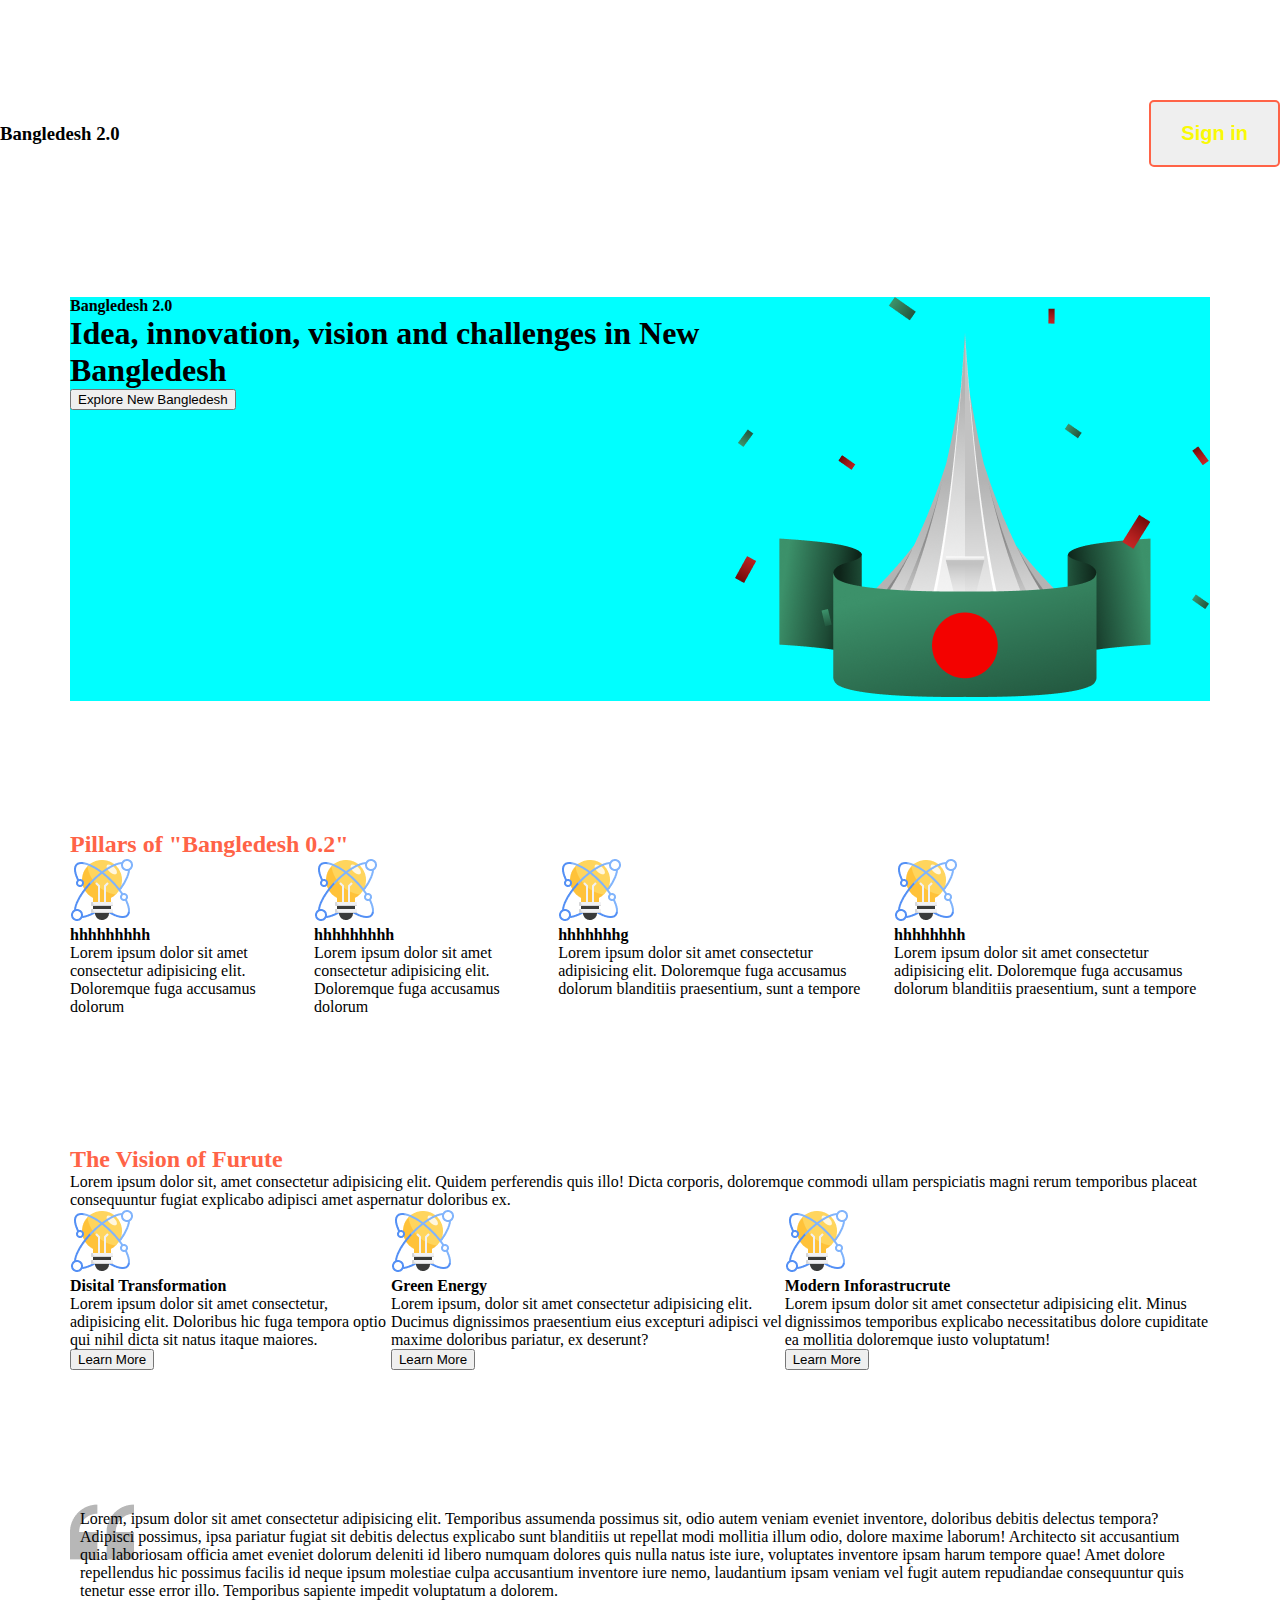
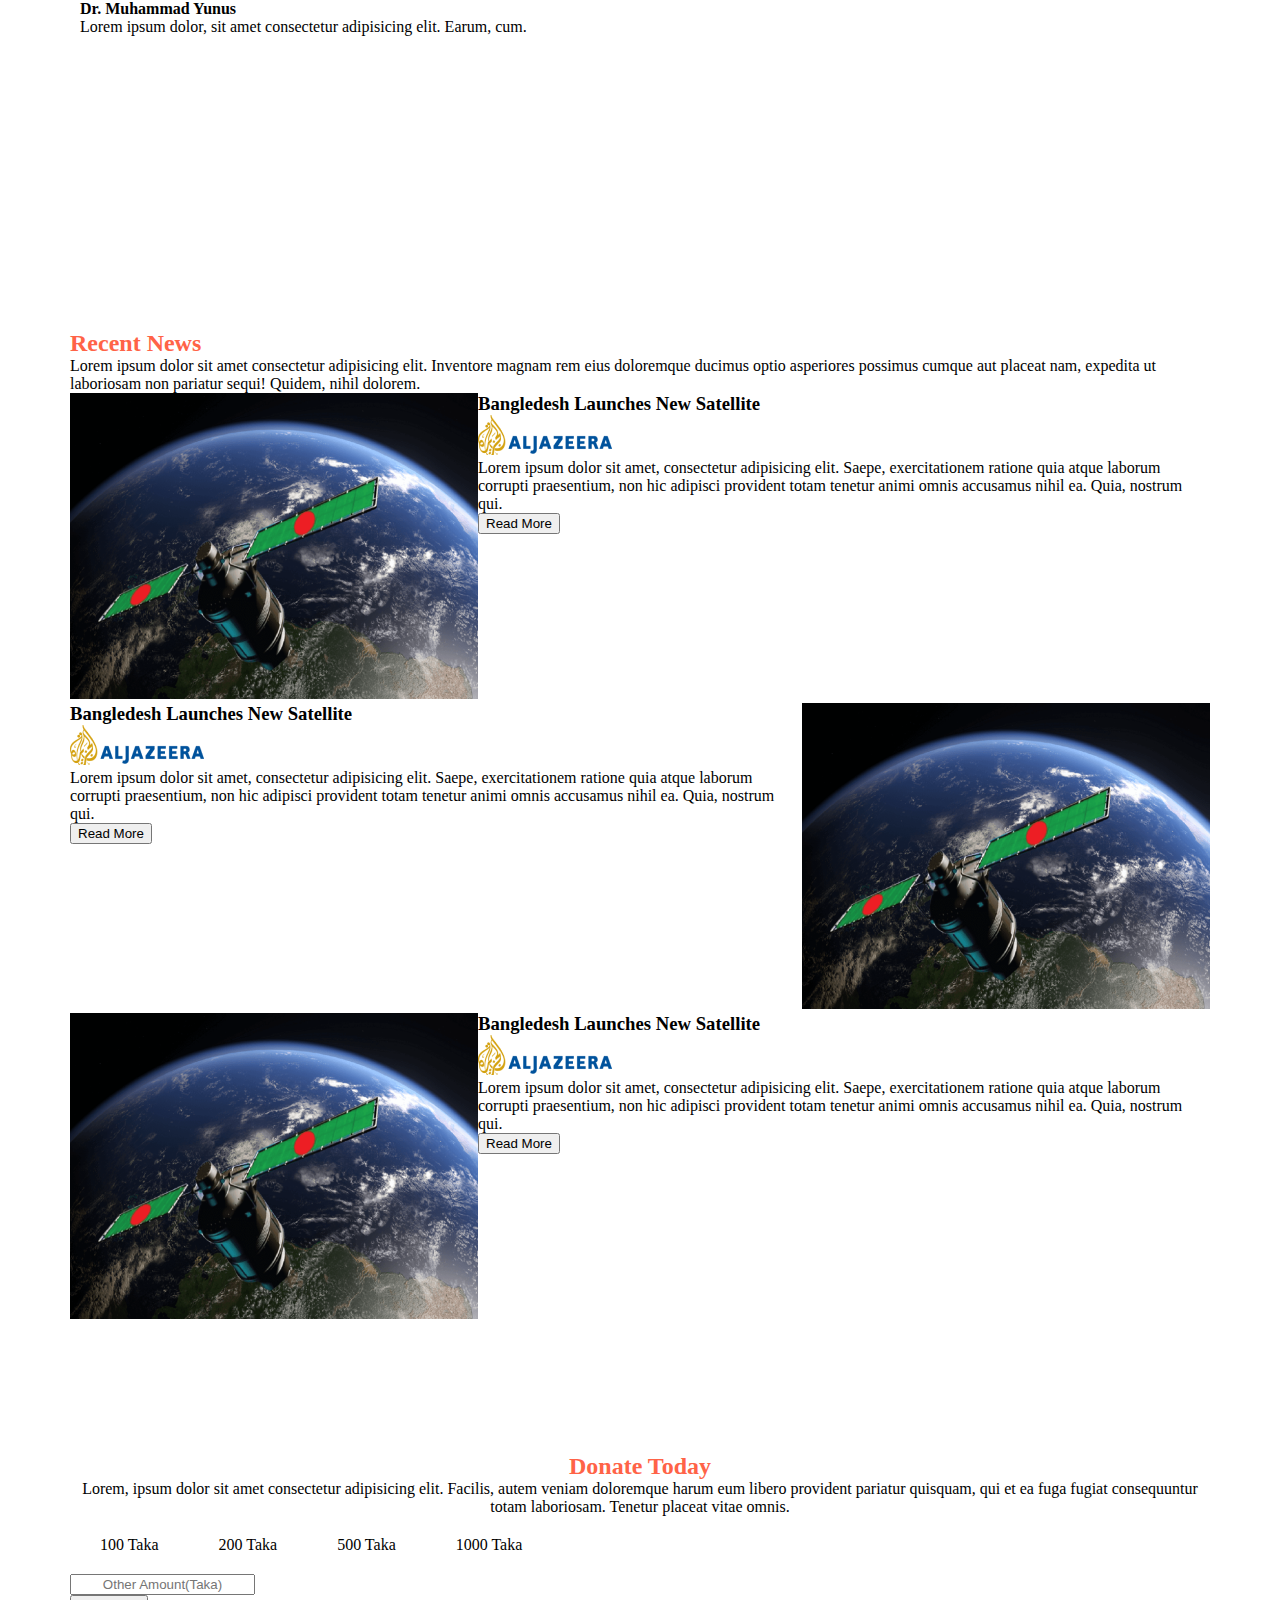
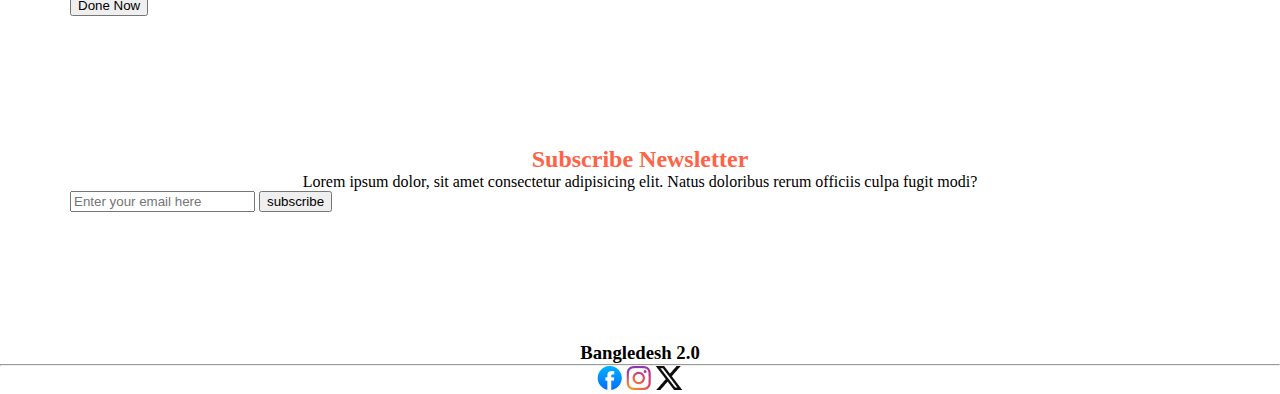
==== index.html @ ec3bfe50 "first commit after electricity available" ====
<!DOCTYPE html>
<html lang="en">
<head>
    <meta charset="UTF-8">
    <meta name="viewport" content="width=device-width, initial-scale=1.0">
    <title>Document</title>
    <link rel="stylesheet" href="styles/styles.css">
</head>
<body>
    <head>
        <nav>
            <h3 class="bd.02">Bangledesh 2.0</h3>
            <button>Sign in</button>
        </nav>

    </head>
    <main>
<!-- Banner Section -->
        <section class="banner">
            <div class="banner-content">
                <div class="banner-column">
                    <h4 class="banner-subtitle">Bangledesh 2.0</h4>
                    <h1 class="banner-title">Idea, innovation, vision and challenges in New Bangledesh</h1>
                    <button class="btn-common">Explore New Bangledesh</button>
                </div>
                <div class="banner-column"> 
                    <img src="assets/hero.png" alt="Shohid minnar" class="banner-img">
                </div>
            </div>
        </section>

<!-- Pillars of BD -->
        <section>
            <h2 class="section-title">Pillars of "Bangledesh 0.2"</h2>
            <div class="pillars-continer">
                <div class="pillar">
                    <img src="assets/card-icon.png" alt="">
                    <h4 class="pillar-title">hhhhhhhhh</h4>
                    <p class="pollar-descrption">Lorem ipsum dolor sit amet consectetur adipisicing elit. Doloremque fuga accusamus dolorum </p>
                </div>
                <div class="pillar">
                    <img src="assets/card-icon.png" alt=""> 
                    <h4 class="pillar-title">hhhhhhhhh</h4>
                    <p class="pollar-descrption">Lorem ipsum dolor sit amet consectetur adipisicing elit. Doloremque fuga accusamus dolorum </p>
                </div>
                <div class="pillar">
                    <img src="assets/card-icon.png" alt="">
                    <h4 class="pillar-title">hhhhhhhg</h4>
                    <p class="pollar-descrption">Lorem ipsum dolor sit amet consectetur adipisicing elit. Doloremque fuga accusamus dolorum blanditiis praesentium, sunt a tempore </p>
                </div>
                <div class="pillar">
                    <img src="assets/card-icon.png" alt="">
                    <h4 class="pillar-title">hhhhhhhh</h4>
                    <p class="pollar-descrption">Lorem ipsum dolor sit amet consectetur adipisicing elit. Doloremque fuga accusamus dolorum blanditiis praesentium, sunt a tempore </p>
                </div>
            </div>
        </section>
<!-- The Vision of Future -->
        <section>
            <h2 class="section-title" >The Vision of Furute</h2>
            <p class="cection-description">Lorem ipsum dolor sit, amet consectetur adipisicing elit. Quidem perferendis quis illo! Dicta corporis, doloremque commodi ullam perspiciatis magni rerum temporibus placeat consequuntur fugiat explicabo adipisci amet aspernatur doloribus ex.</p>
            <div class="vision-container">
                <div class="vision-card">
                    <img src="assets/card-icon.png" alt="">
                    <h4 class="card-title">Disital Transformation</h4>
                    <p class="card-description">Lorem ipsum dolor sit amet consectetur, adipisicing elit. Doloribus hic fuga tempora optio qui nihil dicta sit natus itaque maiores.</p>
                    <button class="vision-card-1">Learn More</button>
                </div>
                <div class="vision-card">
                    <img src="assets/card-icon.png" alt="">
                    <h4 class="card-title">Green Energy</h4>
                    <p class="card-description">Lorem ipsum, dolor sit amet consectetur adipisicing elit. Ducimus dignissimos praesentium eius excepturi adipisci vel maxime doloribus pariatur, ex deserunt?</p>
                    <button class="vision-card-2">Learn More</button>
                </div>
                <div class="vision-card">
                    <img src="assets/card-icon.png" alt="">
                    <h4 class="card-title">Modern Inforastrucrute</h4>
                    <p class="card-description">Lorem ipsum dolor sit amet consectetur adipisicing elit. Minus dignissimos temporibus explicabo necessitatibus dolore cupiditate ea mollitia doloremque iusto voluptatum!</p>
                    <button class="vision-card-3">Learn More</button>
                </div>
            </div>
        </section>
<!-- Quote Of Dr. Yunus -->
        <section class="yunus-comment">
            <p class="yunus-comment-description"> Lorem, ipsum dolor sit amet consectetur adipisicing elit. Temporibus assumenda possimus sit, odio autem veniam eveniet inventore, doloribus debitis delectus tempora? Adipisci possimus, ipsa pariatur fugiat sit debitis delectus explicabo sunt blanditiis ut repellat modi mollitia illum odio, dolore maxime laborum! Architecto sit accusantium quia laboriosam officia amet eveniet dolorum deleniti id libero numquam dolores quis nulla natus iste iure, voluptates inventore ipsam harum tempore quae! Amet dolore repellendus hic possimus facilis id neque ipsum molestiae culpa accusantium inventore iure nemo, laudantium ipsam veniam vel fugit autem repudiandae consequuntur quis tenetur esse error illo. Temporibus sapiente impedit voluptatum a dolorem.</p>
            <h4 class="yunus-comment-title" >Dr. Muhammad Yunus</h4>
            <p class="yunus-comment-description"> Lorem ipsum dolor, sit amet consectetur adipisicing elit. Earum, cum.</p>

        </section>
<!-- Your Opinion Matters -->
        <section class="opinion">
            <table>
                
            </table>
        </section>
<!-- Recent News Section -->
        <section class="recent-news">
            <h2 class="section-title">Recent News</h2>
            <p class="section-discription">Lorem ipsum dolor sit amet consectetur adipisicing elit. Inventore magnam rem eius doloremque ducimus optio asperiores possimus cumque aut placeat nam, expedita ut laboriosam non pariatur sequi! Quidem, nihil dolorem.</p>
            <div class="news">
                    <div class="news-img"><img src="assets/satelite.png" alt=""></div>
                    <div class="news-content">
                        <h3 class="news-title">Bangledesh Launches New Satellite</h3>
                        <img src="assets/al-jazeera.png" alt="">
                        <date></date>
                        <p class="news-article">Lorem ipsum dolor sit amet, consectetur adipisicing elit. Saepe, exercitationem ratione quia atque laborum corrupti praesentium, non hic adipisci provident totam tenetur animi omnis accusamus nihil ea. Quia, nostrum qui.</p>
                        <button class="btn-common">Read More</button>
                    </div>

            </div>
            <div class="news">
                <div class="news-content">
                        <h3 class="news-title">Bangledesh Launches New Satellite</h3>
                        <img src="assets/al-jazeera.png" alt="">
                        <date></date>
                        <p class="news-article">Lorem ipsum dolor sit amet, consectetur adipisicing elit. Saepe, exercitationem ratione quia atque laborum corrupti praesentium, non hic adipisci provident totam tenetur animi omnis accusamus nihil ea. Quia, nostrum qui.</p>
                        <button class="btn-common">Read More</button>
                </div>
                <div class="news-img">
                    <img src="assets/satelite.png"alt="">
                </div>
            </div>
            <div class="news">
                 <div class="news-img"><img src="assets/satelite.png" alt=""></div>
                <div class="news-content">
                        <h3 class="news-title">Bangledesh Launches New Satellite</h3>
                        <img src="assets/al-jazeera.png" alt="">
                        <date></date>
                        <p class="news-article">Lorem ipsum dolor sit amet, consectetur adipisicing elit. Saepe, exercitationem ratione quia atque laborum corrupti praesentium, non hic adipisci provident totam tenetur animi omnis accusamus nihil ea. Quia, nostrum qui.</p>
                        <button class="btn-common">Read More</button>
                 </div>
            </div>
        </section>
<!-- Donate Today Section -->
        <section class="donate-today">
            <h2 class="section-title text-aline-center">Donate Today</h2>
            <p class="section-discription text-aline-center">Lorem, ipsum dolor sit amet consectetur adipisicing elit. Facilis, autem veniam doloremque harum eum libero provident pariatur quisquam, qui et ea fuga fugiat consequuntur totam laboriosam. Tenetur placeat vitae omnis.</p>
            <div class="donation-amount-boxs">
                <div class="amount-box">
                    <p class="amount-taka">100 Taka</p>
                </div>
                <div class="amount-box">
                    <p class="amount-taka">200 Taka</p>
                </div>
                <div class="amount-box">
                    <p class="amount-taka">500 Taka</p>
                </div>
                <div class="amount-box">
                    <p class="amount-taka">1000 Taka</p>
                </div>
            </div>
            <form action="">
                <input class="text-aline-center " type="text" placeholder="Other Amount(Taka)" >
            </form>
            <button class="btn-common text-aline-center">Done Now</button>
        </section>
<!-- Subscribe Newsletter -->
        <section class="subscribe-newsletter">
            <h2 class="section-title text-aline-center">Subscribe Newsletter</h2>
            <p class="section-discription text-aline-center">Lorem ipsum dolor, sit amet consectetur adipisicing elit. Natus doloribus rerum officiis culpa fugit modi?</p>
            <div class="subscribe-input">
                <form action="">
                    <input class="subscribe-email" type="email" placeholder="Enter your email here">
                    <input type="button" value="subscribe" class="subscribe-btn">
                </form>
            </div>
            <p class="text-aline-center section-discription"></p>
        </section>


    </main>
    <footer>
        <h3 class="bd.02 text-aline-center">Bangledesh 2.0</h3>
        <hr>
        <div class="text-aline-center">
            <img src="assets/facebook.png" alt="facebook">
            <img src="assets/instagram.png" alt="instagram">
            <img src="assets/x.png" alt="x">
        </div>

    </footer>
</body>
</html>
---- styles/styles.css ----
/* .btn-primary{
    background-color: #FD6E0A;
    padding: 20px 37px;
 
    font-size: 20px;
    font-weight: bold;
    color: white;
    border-radius: 5px;
   
    border: none;
} */

/* common Styles */
*{
    margin: 0%;
}
.text-aline-center{
    text-align: center;
}
.section-title{
    font-size: ;
    color: tomato;
    font-weight: bold;
}
.section-description{
    font-size: ;
    color: tomato;
    
}

/* Nav Styles */
nav{
    display: flex;
    justify-content: space-between;
    margin-top: 100px;
    align-items: center;
}
nav button{
    padding: 20px 30px;
    font-size: 20px;
    font-weight: bold;
    color: rgb(250, 250, 5);
    border-radius: 5px;
    border: solid 2px tomato;
}
/* Main Styles */
main{
    margin: 0 auto;
    width: 1140px;
}
main section{
    margin-top: 130px;
    margin-bottom: 130px;
}



/* Banner Styles */
.banner{
    background-color: aqua;
    /* width: 1140px; */
    border-radius: ;
}
.banner-content{
    display: flex;
}

.banner-content img{
    align-items: center;
}
/* Pillars Card Styles */
.pillars-continer{
    display: flex;
    gap: 20px;
    justify-content: space-between;
}

/* The vision of Future */
.vision-container{
    display: flex;
}

/* Dr. Muhammad Yunus Comment */
.yunus-comment{
    background-image: url(../assets/quote-bg.png);
    background-position: top left;
    height: 150px;
    background-repeat: no-repeat ;
    padding: 10px;
}
/* Recent News */
.news{
    display: flex;
}
/* Donate Today  */
.donation-amount-boxs{
    display: flex;
    /* padding: 20px 30px; */
}
.amount-box{
    padding: 20px 30px;
}
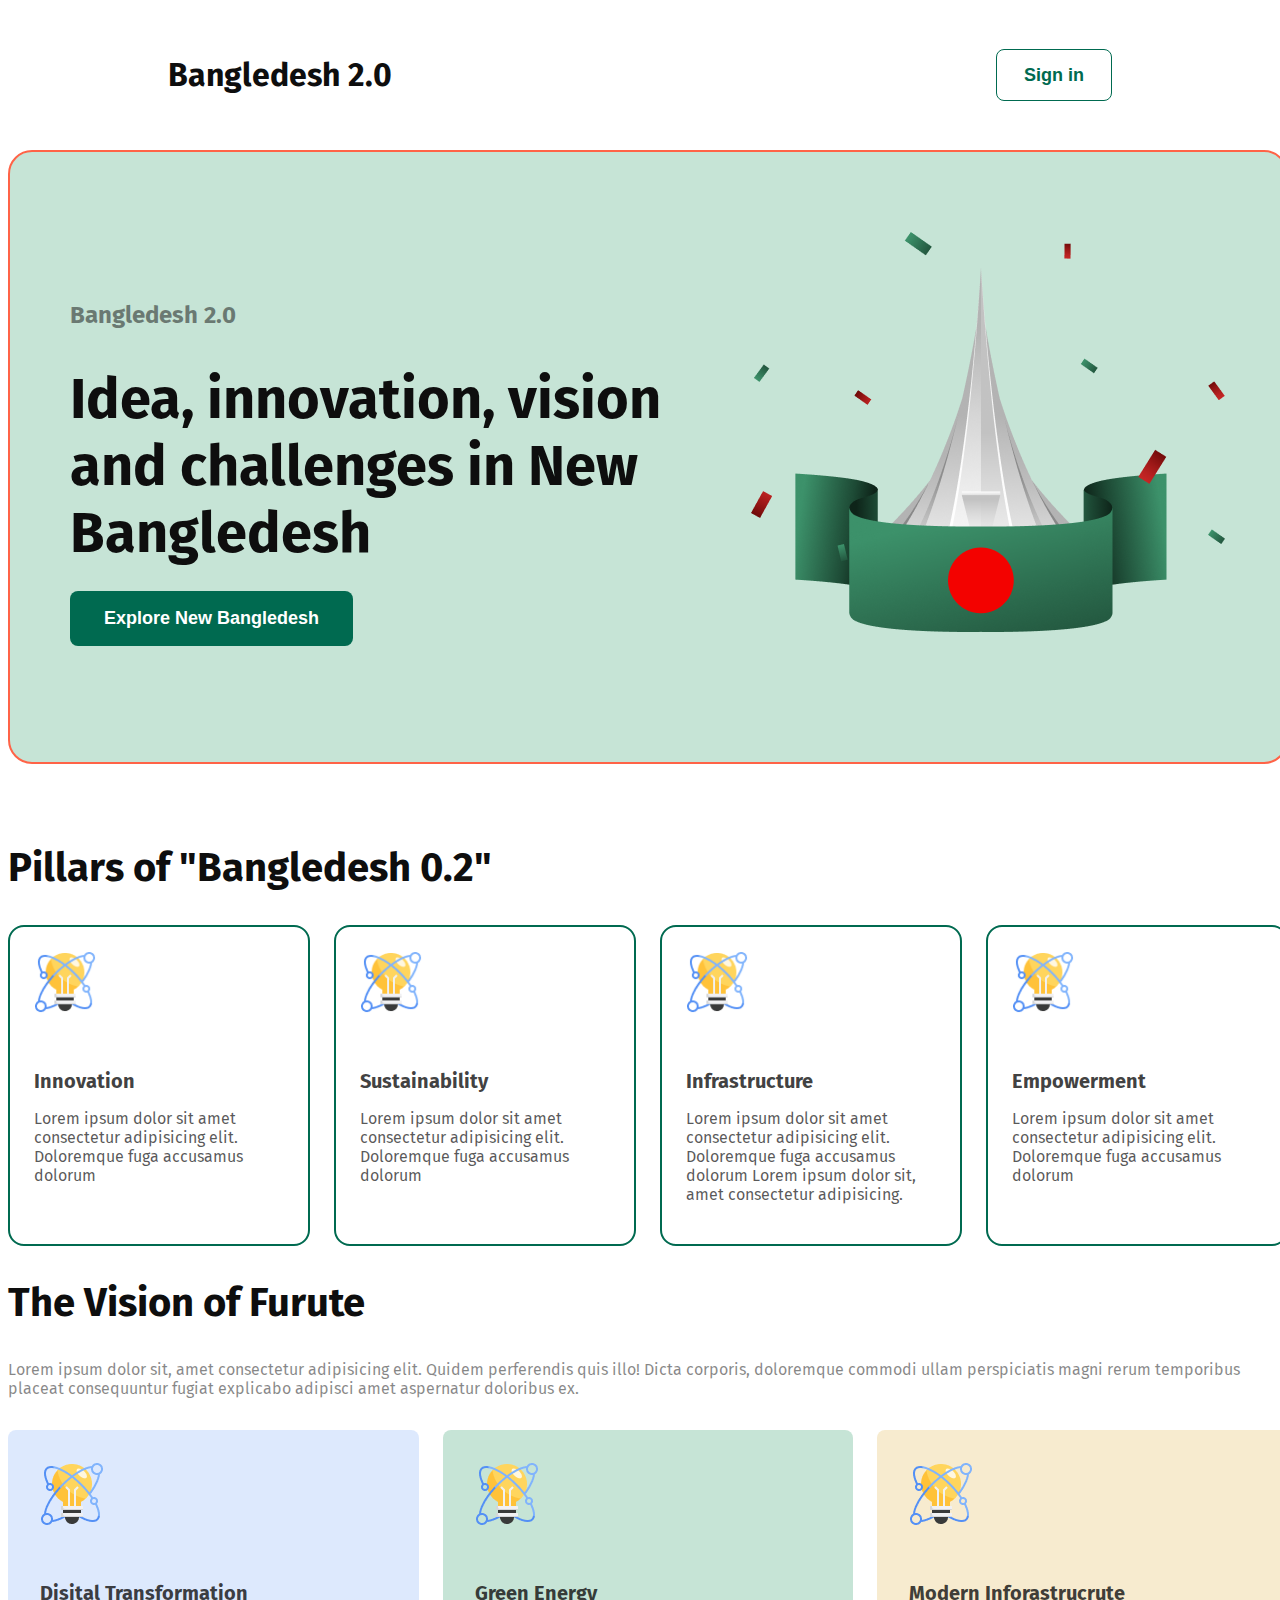
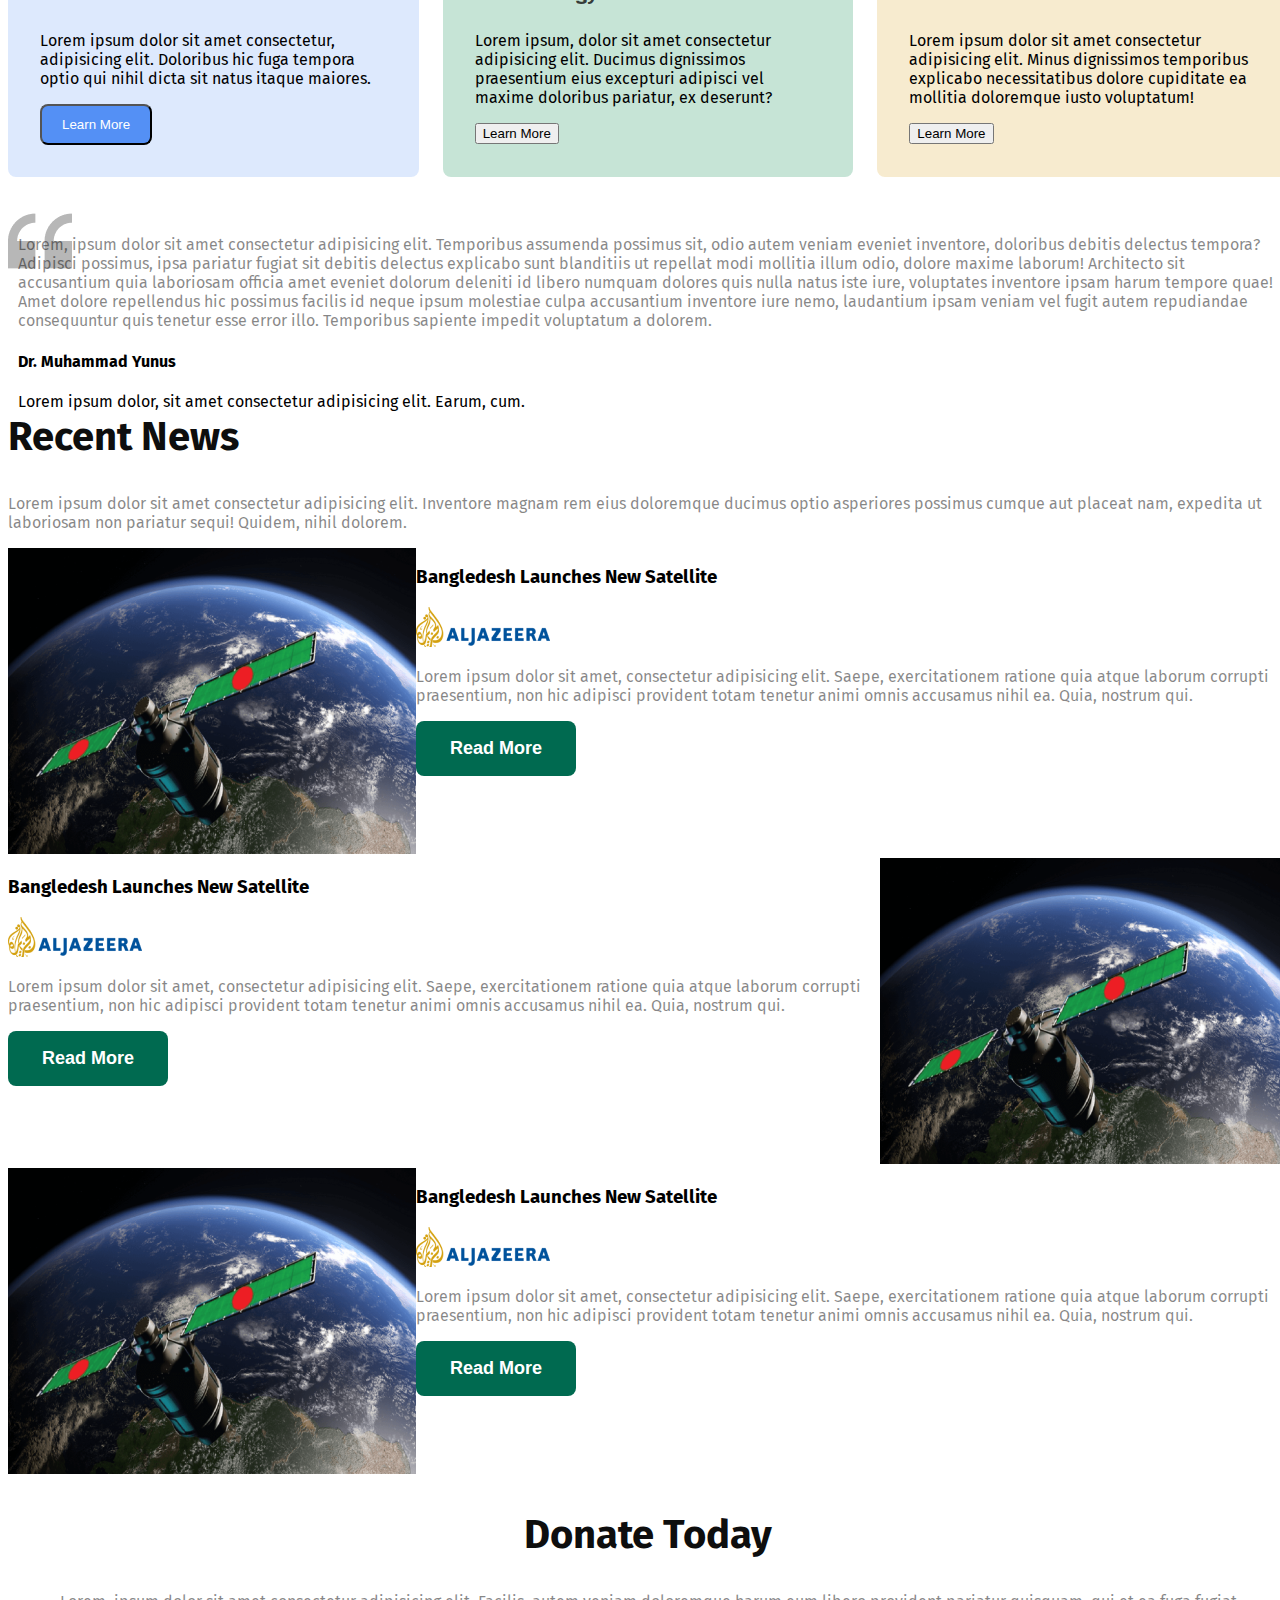
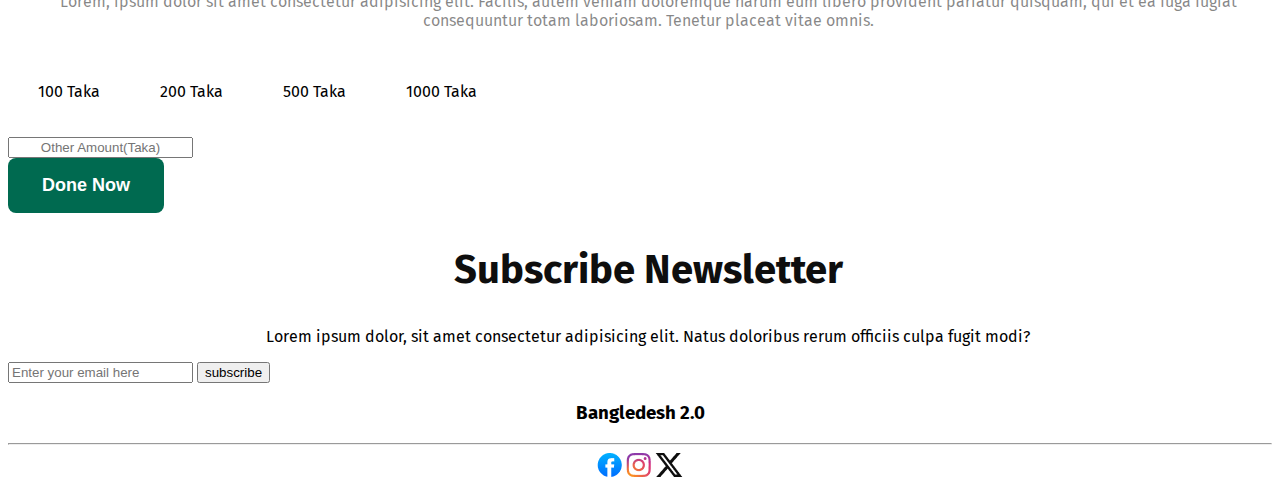
==== commit 2ade001f: "added css on Hero section and vision cards" ====
--- a/index.html
+++ b/index.html
@@ -9,16 +9,16 @@
 <body>
     <head>
         <nav>
-            <h3 class="bd.02">Bangledesh 2.0</h3>
+            <h3 class="bd-02">Bangledesh 2.0</h3>
             <button>Sign in</button>
         </nav>
 
     </head>
     <main>
 <!-- Banner Section -->
-        <section class="banner">
+        <section class="banner " >
             <div class="banner-content">
-                <div class="banner-column">
+                <div class="banner-column content-column">
                     <h4 class="banner-subtitle">Bangledesh 2.0</h4>
                     <h1 class="banner-title">Idea, innovation, vision and challenges in New Bangledesh</h1>
                     <button class="btn-common">Explore New Bangledesh</button>
@@ -30,49 +30,52 @@
         </section>
 
 <!-- Pillars of BD -->
-        <section>
+        <section class="pillar-section">
             <h2 class="section-title">Pillars of "Bangledesh 0.2"</h2>
             <div class="pillars-continer">
                 <div class="pillar">
                     <img src="assets/card-icon.png" alt="">
-                    <h4 class="pillar-title">hhhhhhhhh</h4>
-                    <p class="pollar-descrption">Lorem ipsum dolor sit amet consectetur adipisicing elit. Doloremque fuga accusamus dolorum </p>
-                </div>
-                <div class="pillar">
-                    <img src="assets/card-icon.png" alt=""> 
-                    <h4 class="pillar-title">hhhhhhhhh</h4>
+                    <h4 class="pillar-title">Innovation</h4>
                     <p class="pollar-descrption">Lorem ipsum dolor sit amet consectetur adipisicing elit. Doloremque fuga accusamus dolorum </p>
                 </div>
                 <div class="pillar">
                     <img src="assets/card-icon.png" alt="">
-                    <h4 class="pillar-title">hhhhhhhg</h4>
-                    <p class="pollar-descrption">Lorem ipsum dolor sit amet consectetur adipisicing elit. Doloremque fuga accusamus dolorum blanditiis praesentium, sunt a tempore </p>
+                    <h4 class="pillar-title">Sustainability</h4>
+                    <p class="pollar-descrption">Lorem ipsum dolor sit amet consectetur adipisicing elit. Doloremque fuga accusamus dolorum </p>
                 </div>
                 <div class="pillar">
                     <img src="assets/card-icon.png" alt="">
-                    <h4 class="pillar-title">hhhhhhhh</h4>
-                    <p class="pollar-descrption">Lorem ipsum dolor sit amet consectetur adipisicing elit. Doloremque fuga accusamus dolorum blanditiis praesentium, sunt a tempore </p>
+                    <h4 class="pillar-title">Infrastructure</h4>
+                    <p class="pollar-descrption">Lorem ipsum dolor sit amet consectetur adipisicing elit. Doloremque fuga accusamus dolorum Lorem ipsum dolor sit, amet consectetur adipisicing.</p>
                 </div>
+                <div class="pillar">
+                    <img src="assets/card-icon.png" alt="">
+                    <h4 class="pillar-title">Empowerment</h4>
+                    <p class="pollar-descrption">Lorem ipsum dolor sit amet consectetur adipisicing elit. Doloremque fuga accusamus dolorum </p>
+                </div>
+                
             </div>
         </section>
 <!-- The Vision of Future -->
         <section>
-            <h2 class="section-title" >The Vision of Furute</h2>
-            <p class="cection-description">Lorem ipsum dolor sit, amet consectetur adipisicing elit. Quidem perferendis quis illo! Dicta corporis, doloremque commodi ullam perspiciatis magni rerum temporibus placeat consequuntur fugiat explicabo adipisci amet aspernatur doloribus ex.</p>
+            <h2 class="section-title " >The Vision of Furute</h2>
+            <p class="section-description vision-sub">
+                Lorem ipsum dolor sit, amet consectetur adipisicing elit. Quidem perferendis quis illo! Dicta corporis, doloremque commodi ullam perspiciatis magni rerum temporibus placeat consequuntur fugiat explicabo adipisci amet aspernatur doloribus ex.
+            </p>
             <div class="vision-container">
-                <div class="vision-card">
+                <div class="vision-card card-1">
                     <img src="assets/card-icon.png" alt="">
                     <h4 class="card-title">Disital Transformation</h4>
                     <p class="card-description">Lorem ipsum dolor sit amet consectetur, adipisicing elit. Doloribus hic fuga tempora optio qui nihil dicta sit natus itaque maiores.</p>
                     <button class="vision-card-1">Learn More</button>
                 </div>
-                <div class="vision-card">
+                <div class="vision-card card-2">
                     <img src="assets/card-icon.png" alt="">
                     <h4 class="card-title">Green Energy</h4>
                     <p class="card-description">Lorem ipsum, dolor sit amet consectetur adipisicing elit. Ducimus dignissimos praesentium eius excepturi adipisci vel maxime doloribus pariatur, ex deserunt?</p>
                     <button class="vision-card-2">Learn More</button>
                 </div>
-                <div class="vision-card">
+                <div class="vision-card card-3">
                     <img src="assets/card-icon.png" alt="">
                     <h4 class="card-title">Modern Inforastrucrute</h4>
                     <p class="card-description">Lorem ipsum dolor sit amet consectetur adipisicing elit. Minus dignissimos temporibus explicabo necessitatibus dolore cupiditate ea mollitia doloremque iusto voluptatum!</p>
@@ -82,7 +85,7 @@
         </section>
 <!-- Quote Of Dr. Yunus -->
         <section class="yunus-comment">
-            <p class="yunus-comment-description"> Lorem, ipsum dolor sit amet consectetur adipisicing elit. Temporibus assumenda possimus sit, odio autem veniam eveniet inventore, doloribus debitis delectus tempora? Adipisci possimus, ipsa pariatur fugiat sit debitis delectus explicabo sunt blanditiis ut repellat modi mollitia illum odio, dolore maxime laborum! Architecto sit accusantium quia laboriosam officia amet eveniet dolorum deleniti id libero numquam dolores quis nulla natus iste iure, voluptates inventore ipsam harum tempore quae! Amet dolore repellendus hic possimus facilis id neque ipsum molestiae culpa accusantium inventore iure nemo, laudantium ipsam veniam vel fugit autem repudiandae consequuntur quis tenetur esse error illo. Temporibus sapiente impedit voluptatum a dolorem.</p>
+            <p class="section-description"> Lorem, ipsum dolor sit amet consectetur adipisicing elit. Temporibus assumenda possimus sit, odio autem veniam eveniet inventore, doloribus debitis delectus tempora? Adipisci possimus, ipsa pariatur fugiat sit debitis delectus explicabo sunt blanditiis ut repellat modi mollitia illum odio, dolore maxime laborum! Architecto sit accusantium quia laboriosam officia amet eveniet dolorum deleniti id libero numquam dolores quis nulla natus iste iure, voluptates inventore ipsam harum tempore quae! Amet dolore repellendus hic possimus facilis id neque ipsum molestiae culpa accusantium inventore iure nemo, laudantium ipsam veniam vel fugit autem repudiandae consequuntur quis tenetur esse error illo. Temporibus sapiente impedit voluptatum a dolorem.</p>
             <h4 class="yunus-comment-title" >Dr. Muhammad Yunus</h4>
             <p class="yunus-comment-description"> Lorem ipsum dolor, sit amet consectetur adipisicing elit. Earum, cum.</p>
 
@@ -96,14 +99,14 @@
 <!-- Recent News Section -->
         <section class="recent-news">
             <h2 class="section-title">Recent News</h2>
-            <p class="section-discription">Lorem ipsum dolor sit amet consectetur adipisicing elit. Inventore magnam rem eius doloremque ducimus optio asperiores possimus cumque aut placeat nam, expedita ut laboriosam non pariatur sequi! Quidem, nihil dolorem.</p>
+            <p class="section-description">Lorem ipsum dolor sit amet consectetur adipisicing elit. Inventore magnam rem eius doloremque ducimus optio asperiores possimus cumque aut placeat nam, expedita ut laboriosam non pariatur sequi! Quidem, nihil dolorem.</p>
             <div class="news">
                     <div class="news-img"><img src="assets/satelite.png" alt=""></div>
                     <div class="news-content">
                         <h3 class="news-title">Bangledesh Launches New Satellite</h3>
                         <img src="assets/al-jazeera.png" alt="">
                         <date></date>
-                        <p class="news-article">Lorem ipsum dolor sit amet, consectetur adipisicing elit. Saepe, exercitationem ratione quia atque laborum corrupti praesentium, non hic adipisci provident totam tenetur animi omnis accusamus nihil ea. Quia, nostrum qui.</p>
+                        <p class="news-article section-description">Lorem ipsum dolor sit amet, consectetur adipisicing elit. Saepe, exercitationem ratione quia atque laborum corrupti praesentium, non hic adipisci provident totam tenetur animi omnis accusamus nihil ea. Quia, nostrum qui.</p>
                         <button class="btn-common">Read More</button>
                     </div>
 
@@ -113,7 +116,7 @@
                         <h3 class="news-title">Bangledesh Launches New Satellite</h3>
                         <img src="assets/al-jazeera.png" alt="">
                         <date></date>
-                        <p class="news-article">Lorem ipsum dolor sit amet, consectetur adipisicing elit. Saepe, exercitationem ratione quia atque laborum corrupti praesentium, non hic adipisci provident totam tenetur animi omnis accusamus nihil ea. Quia, nostrum qui.</p>
+                        <p class="news-article section-description">Lorem ipsum dolor sit amet, consectetur adipisicing elit. Saepe, exercitationem ratione quia atque laborum corrupti praesentium, non hic adipisci provident totam tenetur animi omnis accusamus nihil ea. Quia, nostrum qui.</p>
                         <button class="btn-common">Read More</button>
                 </div>
                 <div class="news-img">
@@ -126,7 +129,7 @@
                         <h3 class="news-title">Bangledesh Launches New Satellite</h3>
                         <img src="assets/al-jazeera.png" alt="">
                         <date></date>
-                        <p class="news-article">Lorem ipsum dolor sit amet, consectetur adipisicing elit. Saepe, exercitationem ratione quia atque laborum corrupti praesentium, non hic adipisci provident totam tenetur animi omnis accusamus nihil ea. Quia, nostrum qui.</p>
+                        <p class="news-article section-description">Lorem ipsum dolor sit amet, consectetur adipisicing elit. Saepe, exercitationem ratione quia atque laborum corrupti praesentium, non hic adipisci provident totam tenetur animi omnis accusamus nihil ea. Quia, nostrum qui.</p>
                         <button class="btn-common">Read More</button>
                  </div>
             </div>
@@ -134,7 +137,7 @@
 <!-- Donate Today Section -->
         <section class="donate-today">
             <h2 class="section-title text-aline-center">Donate Today</h2>
-            <p class="section-discription text-aline-center">Lorem, ipsum dolor sit amet consectetur adipisicing elit. Facilis, autem veniam doloremque harum eum libero provident pariatur quisquam, qui et ea fuga fugiat consequuntur totam laboriosam. Tenetur placeat vitae omnis.</p>
+            <p class="section-description text-aline-center">Lorem, ipsum dolor sit amet consectetur adipisicing elit. Facilis, autem veniam doloremque harum eum libero provident pariatur quisquam, qui et ea fuga fugiat consequuntur totam laboriosam. Tenetur placeat vitae omnis.</p>
             <div class="donation-amount-boxs">
                 <div class="amount-box">
                     <p class="amount-taka">100 Taka</p>
--- a/styles/styles.css
+++ b/styles/styles.css
@@ -1,3 +1,4 @@
+@import url('https://fonts.googleapis.com/css2?family=Fira+Sans:ital,wght@0,100;0,200;0,300;0,400;0,500;0,600;0,700;0,800;0,900;1,100;1,200;1,300;1,400;1,500;1,600;1,700;1,800;1,900&display=swap');
 
 
 /* .btn-primary{
@@ -11,77 +12,179 @@
    
     border: none;
 } */
+/* box-shadow: 0 6px 50px 0 rgba(00, 00, 00, 6%); */
 
 /* common Styles */
-*{
+.btn-common{
+    padding: 17px 34px;
+    background-color: #006A50;
+    border-radius: 8px;
+    color: white;
+    border: none;
+    font-size: 18px;
+    font-weight: 700;
+}
+.section-title{
+    font-size: 40px;
+    font-weight: bold;
+    color: #0E0E0E;
+}
+/* *{
     margin: 0%;
-}
+} */
 .text-aline-center{
     text-align: center;
 }
-.section-title{
-    font-size: ;
+.cection-description{
     color: tomato;
-    font-weight: bold;
 }
 .section-description{
-    font-size: ;
-    color: tomato;
-    
+    font-size: 16x;
+    color: rgba(14 , 14, 14, 50%);    
+}
+.bd-02{
+    font-size: 32px;
+    font-weight: bold;
+    color: #0E0E0E ;
+}
+
+/* Body Styles */
+body{
+    font-family: "Fira Sans", serif;
 }
 
 /* Nav Styles */
 nav{
     display: flex;
     justify-content: space-between;
-    margin-top: 100px;
+    margin: 24px 160px;
     align-items: center;
 }
+
 nav button{
-    padding: 20px 30px;
-    font-size: 20px;
-    font-weight: bold;
-    color: rgb(250, 250, 5);
-    border-radius: 5px;
-    border: solid 2px tomato;
+    font-size: 18px;
+    font-weight: bold;
+    color: #006A50;
+    border-radius: 8px;
+    border: solid 1px #006A50;
+    background:none;
+    height: 52px;
+    width: 116px;
 }
 /* Main Styles */
 main{
     margin: 0 auto;
-    width: 1140px;
+    width: 1280px;
 }
 main section{
-    margin-top: 130px;
-    margin-bottom: 130px;
+    /* margin-top: 130px; */
+    /* margin-bottom: 130px; */
 }
 
 
 
 /* Banner Styles */
 .banner{
-    background-color: aqua;
-    /* width: 1140px; */
-    border-radius: ;
+    background-color: #C6E4D6;
+    border-radius: 24px;
+    margin-top: 20px;
+    height: 450px;
+    padding: 80px 60px;
+    border: solid 2px tomato;
 }
 .banner-content{
     display: flex;
-}
-
-.banner-content img{
-    align-items: center;
+    justify-content: space-between;
+    
+}
+.content-column{
+    width: 622px;
+    margin: 37px 64px 37px 0px;
+}
+.banner-img{
+    height: 400px;
+}
+.banner h4{
+    font-size: 24px;
+    color: rgba(14 , 14, 14, 50%);
+    font-weight: 700;
+    margin-bottom: 16px;
+}
+.banner h1{
+    color: #0E0E0E ;
+    font-weight: bold;
+    font-size: 56px;
+    margin-bottom: 24px;
 }
 /* Pillars Card Styles */
+.pillar-section{
+    margin-top: 80px;
+}
 .pillars-continer{
     display: flex;
-    gap: 20px;
+    gap: 24px;   
+}
+.pillar{
     justify-content: space-between;
-}
-
+    border: #006A50 solid 2px;
+    width: 302px;
+    border-radius: 16px;
+    padding: 24px ;
+}
+.pillar img{
+    height: 62px;
+    margin-bottom: 25px;
+}
+.pillar h4{
+    font-weight: bold;
+    font-size: 20px;
+    margin-bottom:12px;
+    color: rgba(14 , 14, 14, 80%);
+}
+.pillar p{
+    font-size: 16px;
+    color: rgba(14 , 14, 14, 70%);
+}
 /* The vision of Future */
 .vision-container{
     display: flex;
-}
-
+    margin-bottom: 32px;
+    gap: 24px;
+}
+.vision-card{
+    width: 410.5px;
+    padding: 32px;
+    border-radius: 8px;
+}
+.vision-card img{
+    height: 64px;
+    margin-bottom: 24px;
+}
+.vision-card h4{
+    font-weight: bold;
+    font-size: 20px;
+    color: rgba(14 , 14, 14, 80%);
+}
+.card-1{
+    background-color:rgba(84, 144, 245, 20%) ;
+}
+.card-2{
+    background-color: #C6E4D6 ;
+}
+.card-3{
+    background-color: #F7EBCF ;
+}
+.vision-card-1{
+    border-radius: 8px;
+    background-color: #5490F5;
+    padding: 11px 20px ;
+    color: white;
+
+}
+.vision-sub{
+    margin-bottom: 32px;
+    margin-top: 24px; 
+}
 /* Dr. Muhammad Yunus Comment */
 .yunus-comment{
     background-image: url(../assets/quote-bg.png);
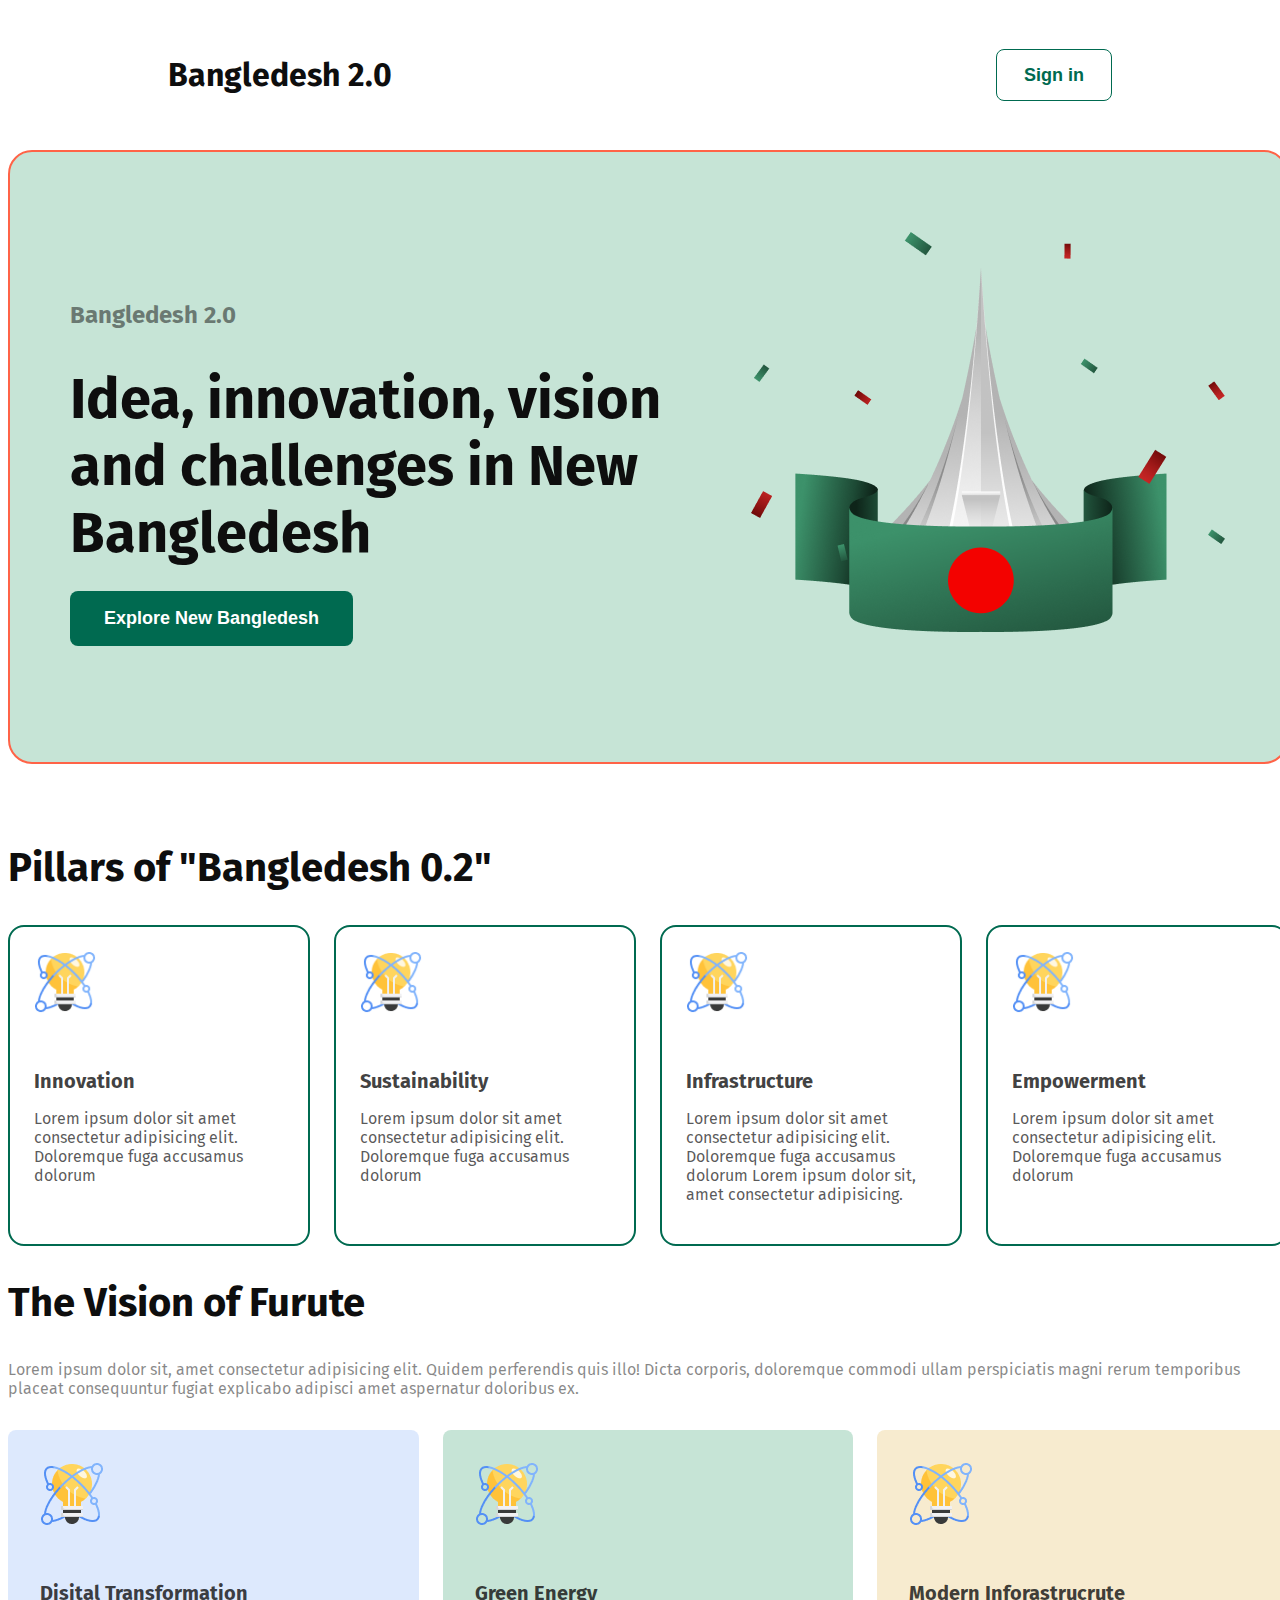
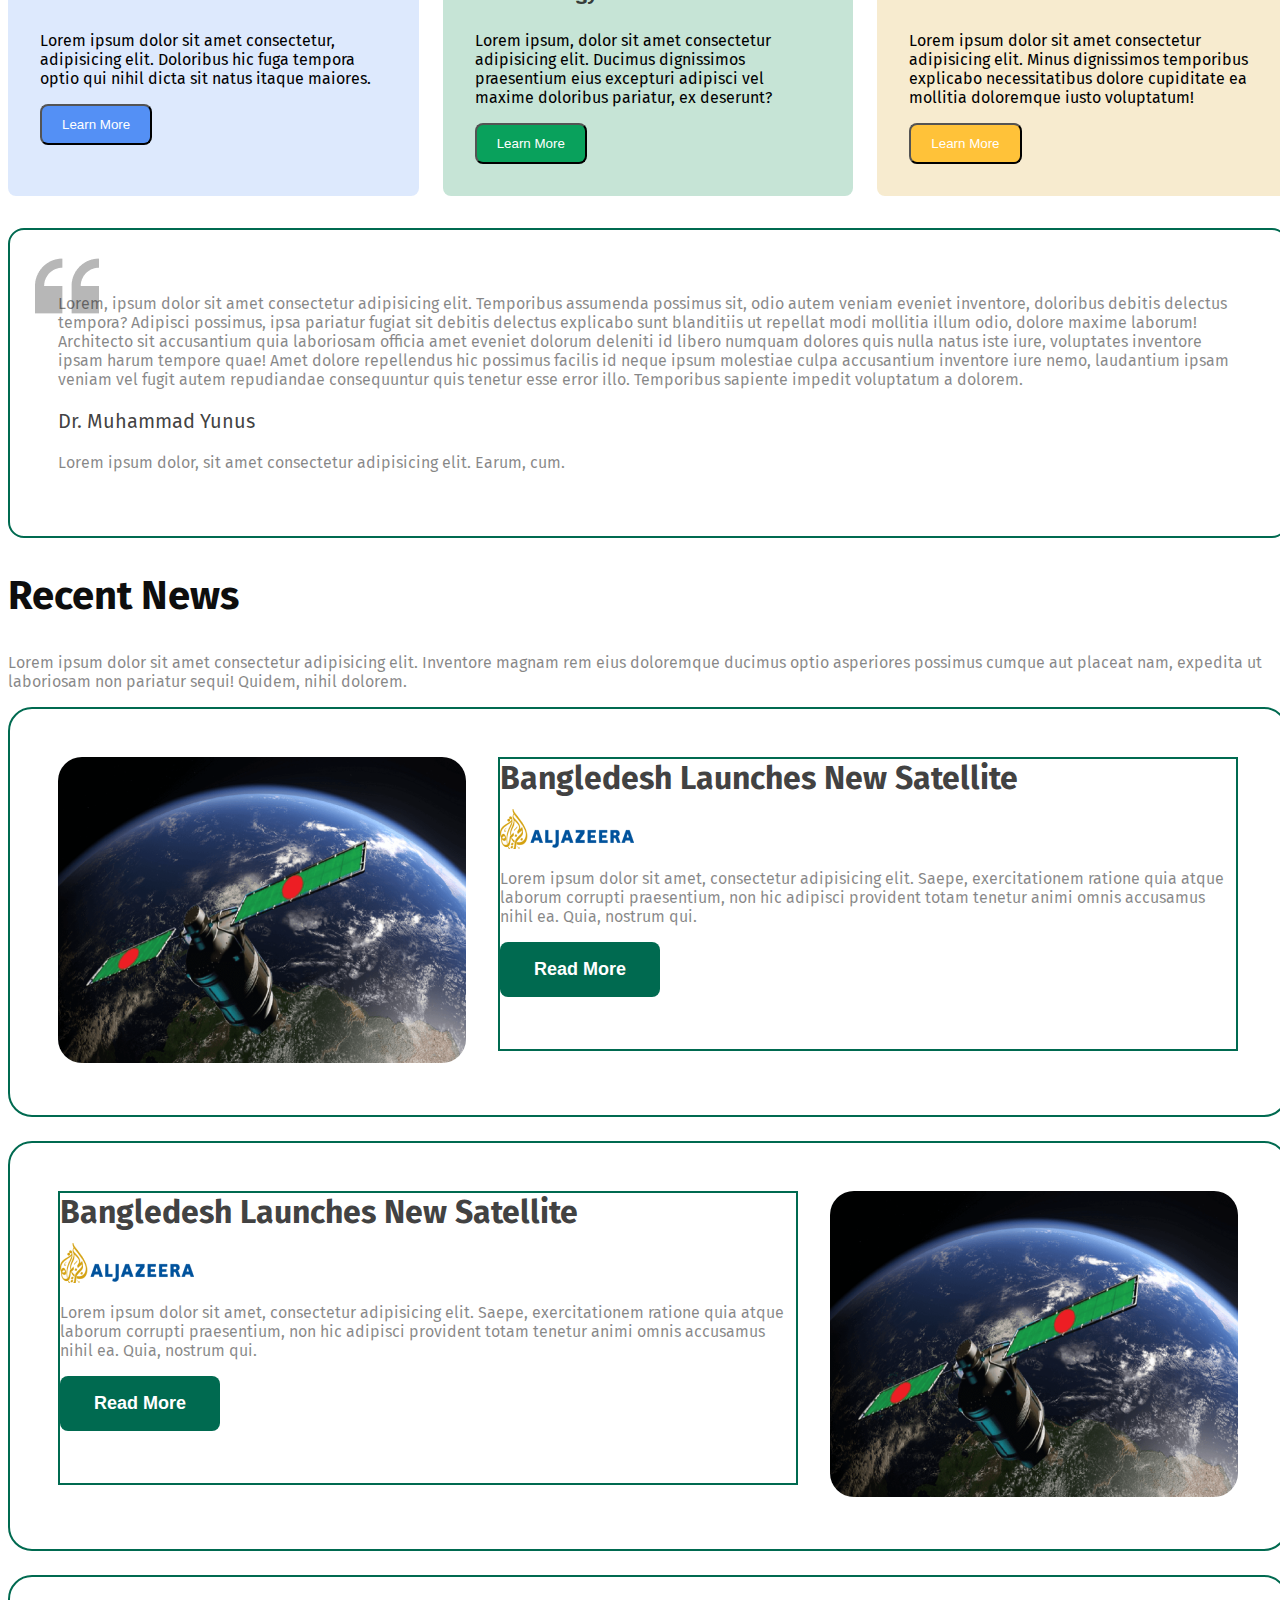
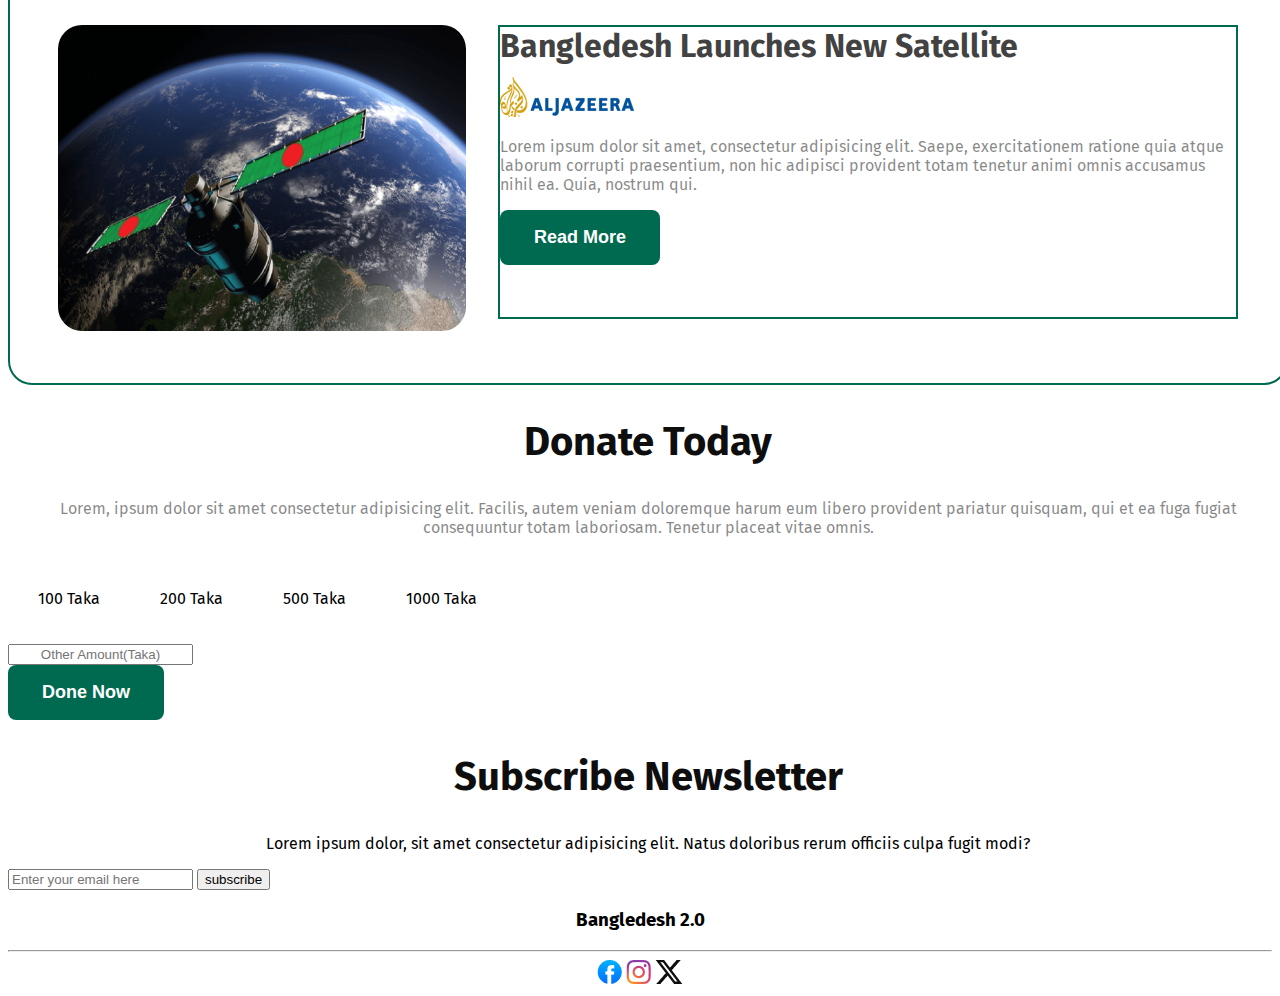
==== commit 60d6db4d: "added css on Recent News" ====
--- a/index.html
+++ b/index.html
@@ -86,8 +86,8 @@
 <!-- Quote Of Dr. Yunus -->
         <section class="yunus-comment">
             <p class="section-description"> Lorem, ipsum dolor sit amet consectetur adipisicing elit. Temporibus assumenda possimus sit, odio autem veniam eveniet inventore, doloribus debitis delectus tempora? Adipisci possimus, ipsa pariatur fugiat sit debitis delectus explicabo sunt blanditiis ut repellat modi mollitia illum odio, dolore maxime laborum! Architecto sit accusantium quia laboriosam officia amet eveniet dolorum deleniti id libero numquam dolores quis nulla natus iste iure, voluptates inventore ipsam harum tempore quae! Amet dolore repellendus hic possimus facilis id neque ipsum molestiae culpa accusantium inventore iure nemo, laudantium ipsam veniam vel fugit autem repudiandae consequuntur quis tenetur esse error illo. Temporibus sapiente impedit voluptatum a dolorem.</p>
-            <h4 class="yunus-comment-title" >Dr. Muhammad Yunus</h4>
-            <p class="yunus-comment-description"> Lorem ipsum dolor, sit amet consectetur adipisicing elit. Earum, cum.</p>
+            <p class="yunus-comment-title" >Dr. Muhammad Yunus</p> 
+            <p class="section-description"> Lorem ipsum dolor, sit amet consectetur adipisicing elit. Earum, cum.</p>
 
         </section>
 <!-- Your Opinion Matters -->
@@ -99,7 +99,9 @@
 <!-- Recent News Section -->
         <section class="recent-news">
             <h2 class="section-title">Recent News</h2>
-            <p class="section-description">Lorem ipsum dolor sit amet consectetur adipisicing elit. Inventore magnam rem eius doloremque ducimus optio asperiores possimus cumque aut placeat nam, expedita ut laboriosam non pariatur sequi! Quidem, nihil dolorem.</p>
+            <p class="section-description">
+                Lorem ipsum dolor sit amet consectetur adipisicing elit. Inventore magnam rem eius doloremque ducimus optio asperiores possimus cumque aut placeat nam, expedita ut laboriosam non pariatur sequi! Quidem, nihil dolorem.
+             </p>
             <div class="news">
                     <div class="news-img"><img src="assets/satelite.png" alt=""></div>
                     <div class="news-content">
@@ -126,10 +128,14 @@
             <div class="news">
                  <div class="news-img"><img src="assets/satelite.png" alt=""></div>
                 <div class="news-content">
-                        <h3 class="news-title">Bangledesh Launches New Satellite</h3>
-                        <img src="assets/al-jazeera.png" alt="">
-                        <date></date>
-                        <p class="news-article section-description">Lorem ipsum dolor sit amet, consectetur adipisicing elit. Saepe, exercitationem ratione quia atque laborum corrupti praesentium, non hic adipisci provident totam tenetur animi omnis accusamus nihil ea. Quia, nostrum qui.</p>
+                        <div class="text-contyner">
+                            <h3 class="news-title">Bangledesh Launches New Satellite</h3>
+                            <img src="assets/al-jazeera.png" alt="">
+                            <date></date>
+                            <p class="news-article section-description">
+                            Lorem ipsum dolor sit amet, consectetur adipisicing elit. Saepe, exercitationem ratione quia atque laborum corrupti praesentium, non hic adipisci provident totam tenetur animi omnis accusamus nihil ea. Quia, nostrum qui.
+                            </p>
+                        </div>
                         <button class="btn-common">Read More</button>
                  </div>
             </div>
--- a/styles/styles.css
+++ b/styles/styles.css
@@ -179,7 +179,18 @@
     background-color: #5490F5;
     padding: 11px 20px ;
     color: white;
-
+}
+.vision-card-2{
+    border-radius: 8px;
+    background-color: #09A15C;
+    padding: 11px 20px ;
+    color: white;
+}
+.vision-card-3{
+    border-radius: 8px;
+    background-color: #FFC239;
+    padding: 11px 20px ;
+    color: white;
 }
 .vision-sub{
     margin-bottom: 32px;
@@ -189,14 +200,56 @@
 .yunus-comment{
     background-image: url(../assets/quote-bg.png);
     background-position: top left;
-    height: 150px;
+    background-position: 25px 24px;
+    margin-bottom: ;
+    /* height: 150px; */
     background-repeat: no-repeat ;
-    padding: 10px;
+    padding: 48px 48px;
+    border: solid 2px #006A50;
+    border-radius: 16px ;
+}
+.yunus-comment> .yunus-comment-title{
+    font-size: 20px;
+    color: rgba(14 , 14, 14, 80%) ;
 }
 /* Recent News */
 .news{
     display: flex;
-}
+    gap:32px;
+    border: solid 2px #006A50;
+    margin-bottom: 24px;
+    padding: 48px ;
+    border-radius: 24px;
+}
+.news .news-img > img{
+    border-radius: 24px;
+}
+.news-title{
+    font-size: 32px;
+    font-weight: bold;
+    color:rgba(14 , 14, 14, 80%);
+}
+.news-content img{
+    height: 40px;
+    margin-top:12px ;
+}
+.news-content{
+    height:290px ;
+    border: solid 2px #006A50;
+}
+.news-content h3{
+    margin: 0px;
+}
+.text-contyner{
+
+}
+.news button{
+    float: left;
+    margin-bottom: 0;
+    /* position: ; */
+}   
+    
+
 /* Donate Today  */
 .donation-amount-boxs{
     display: flex;
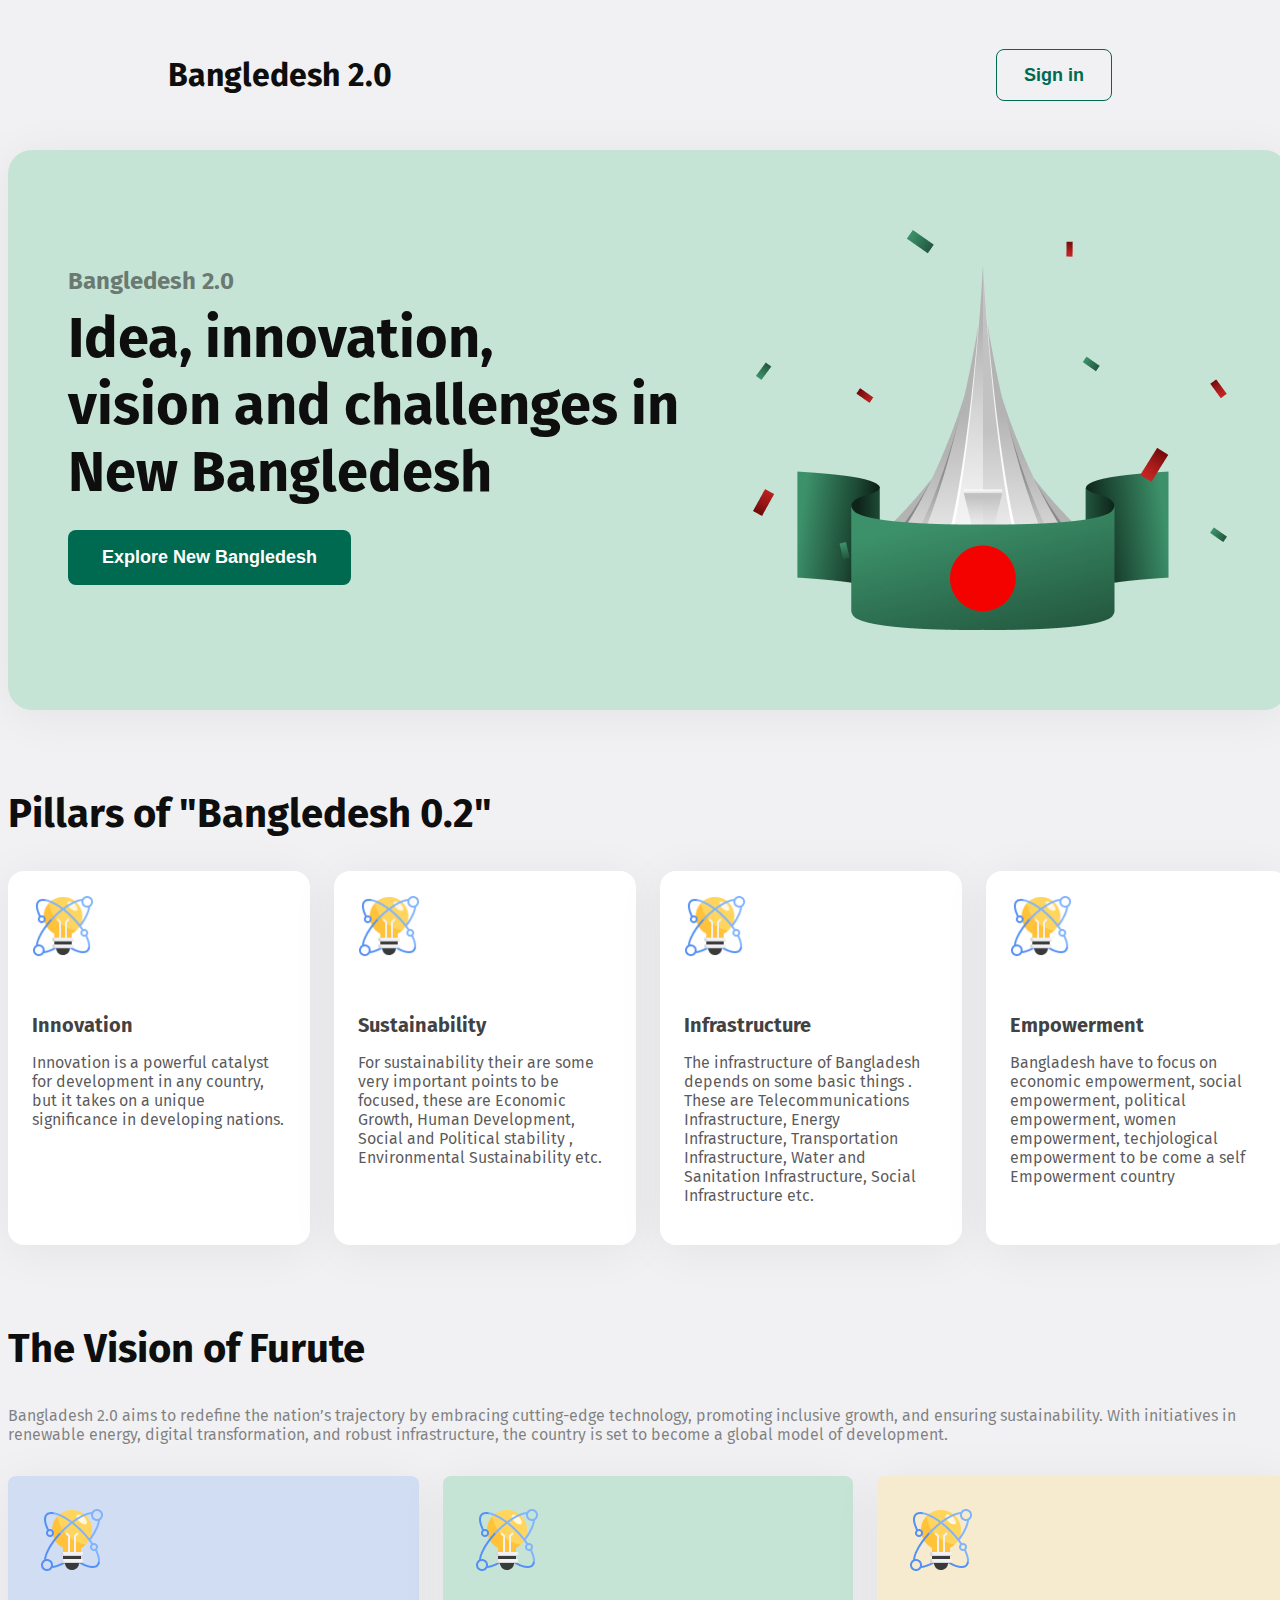
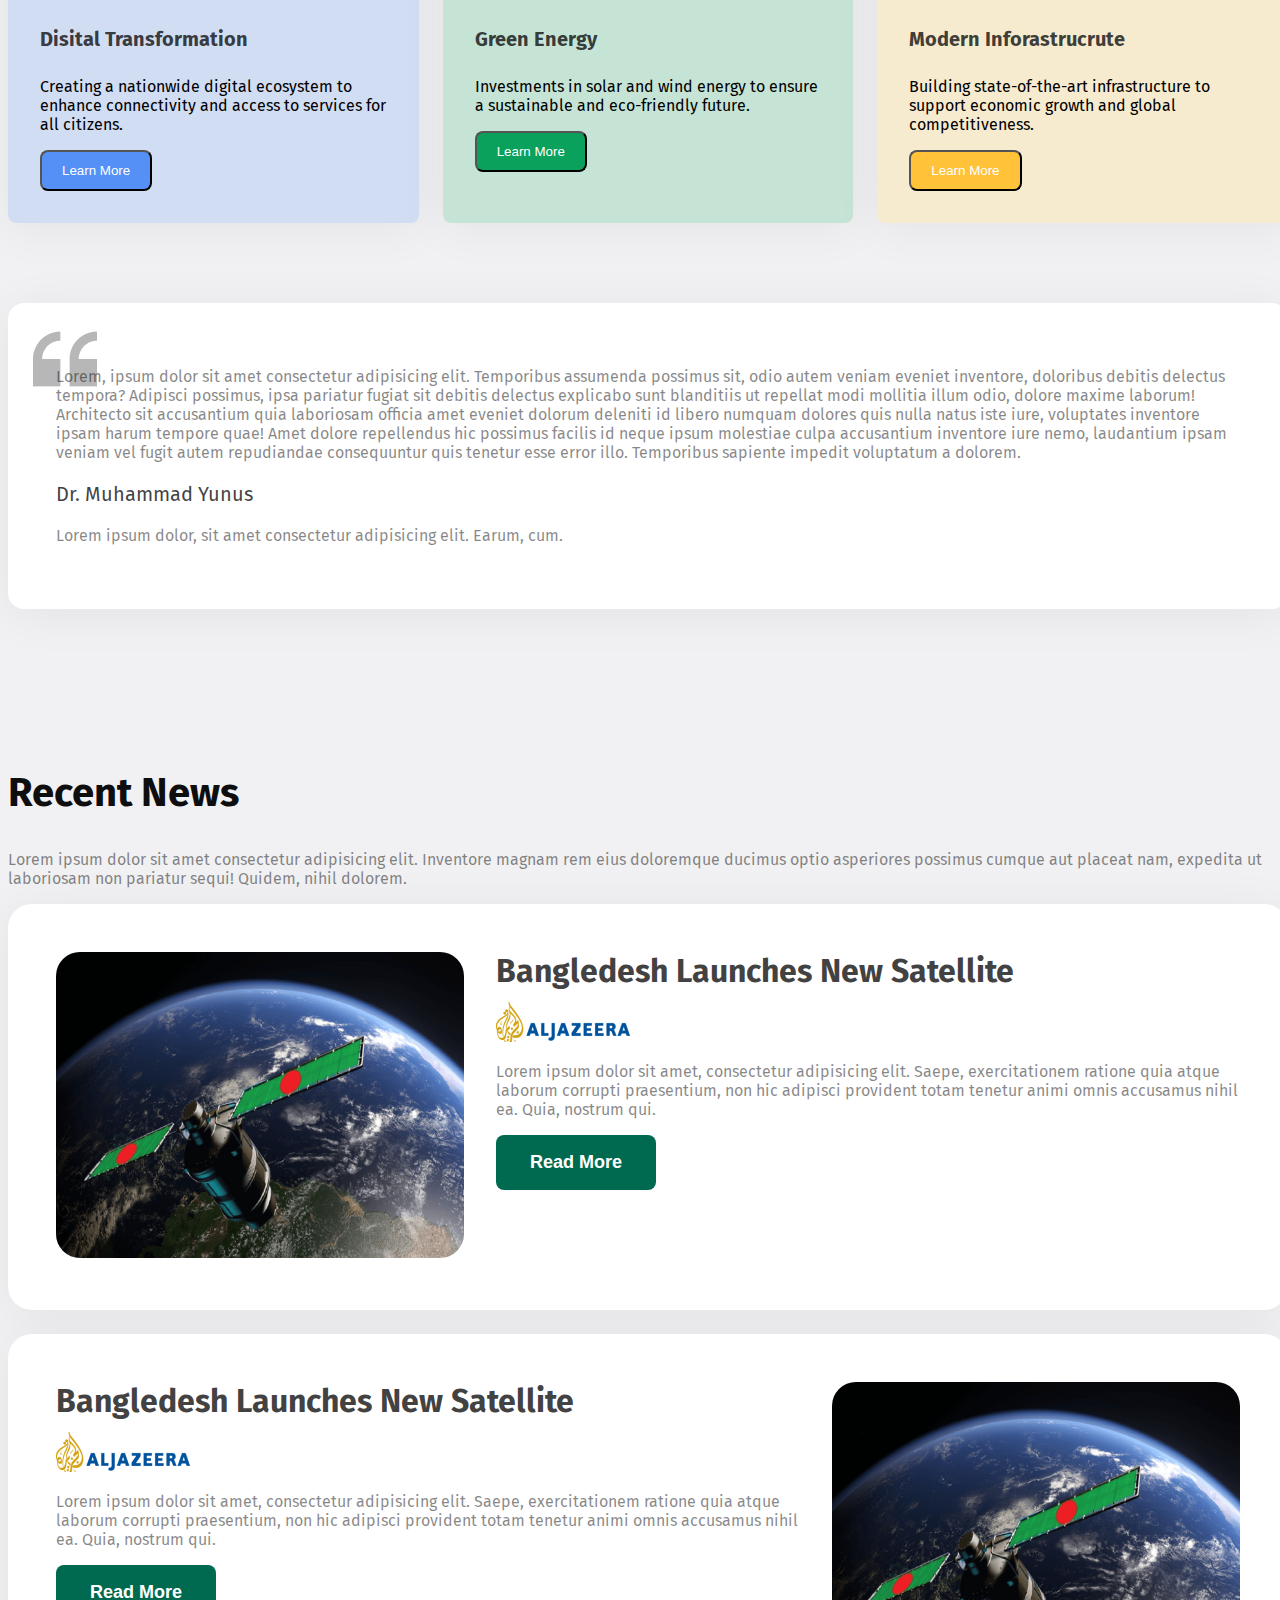
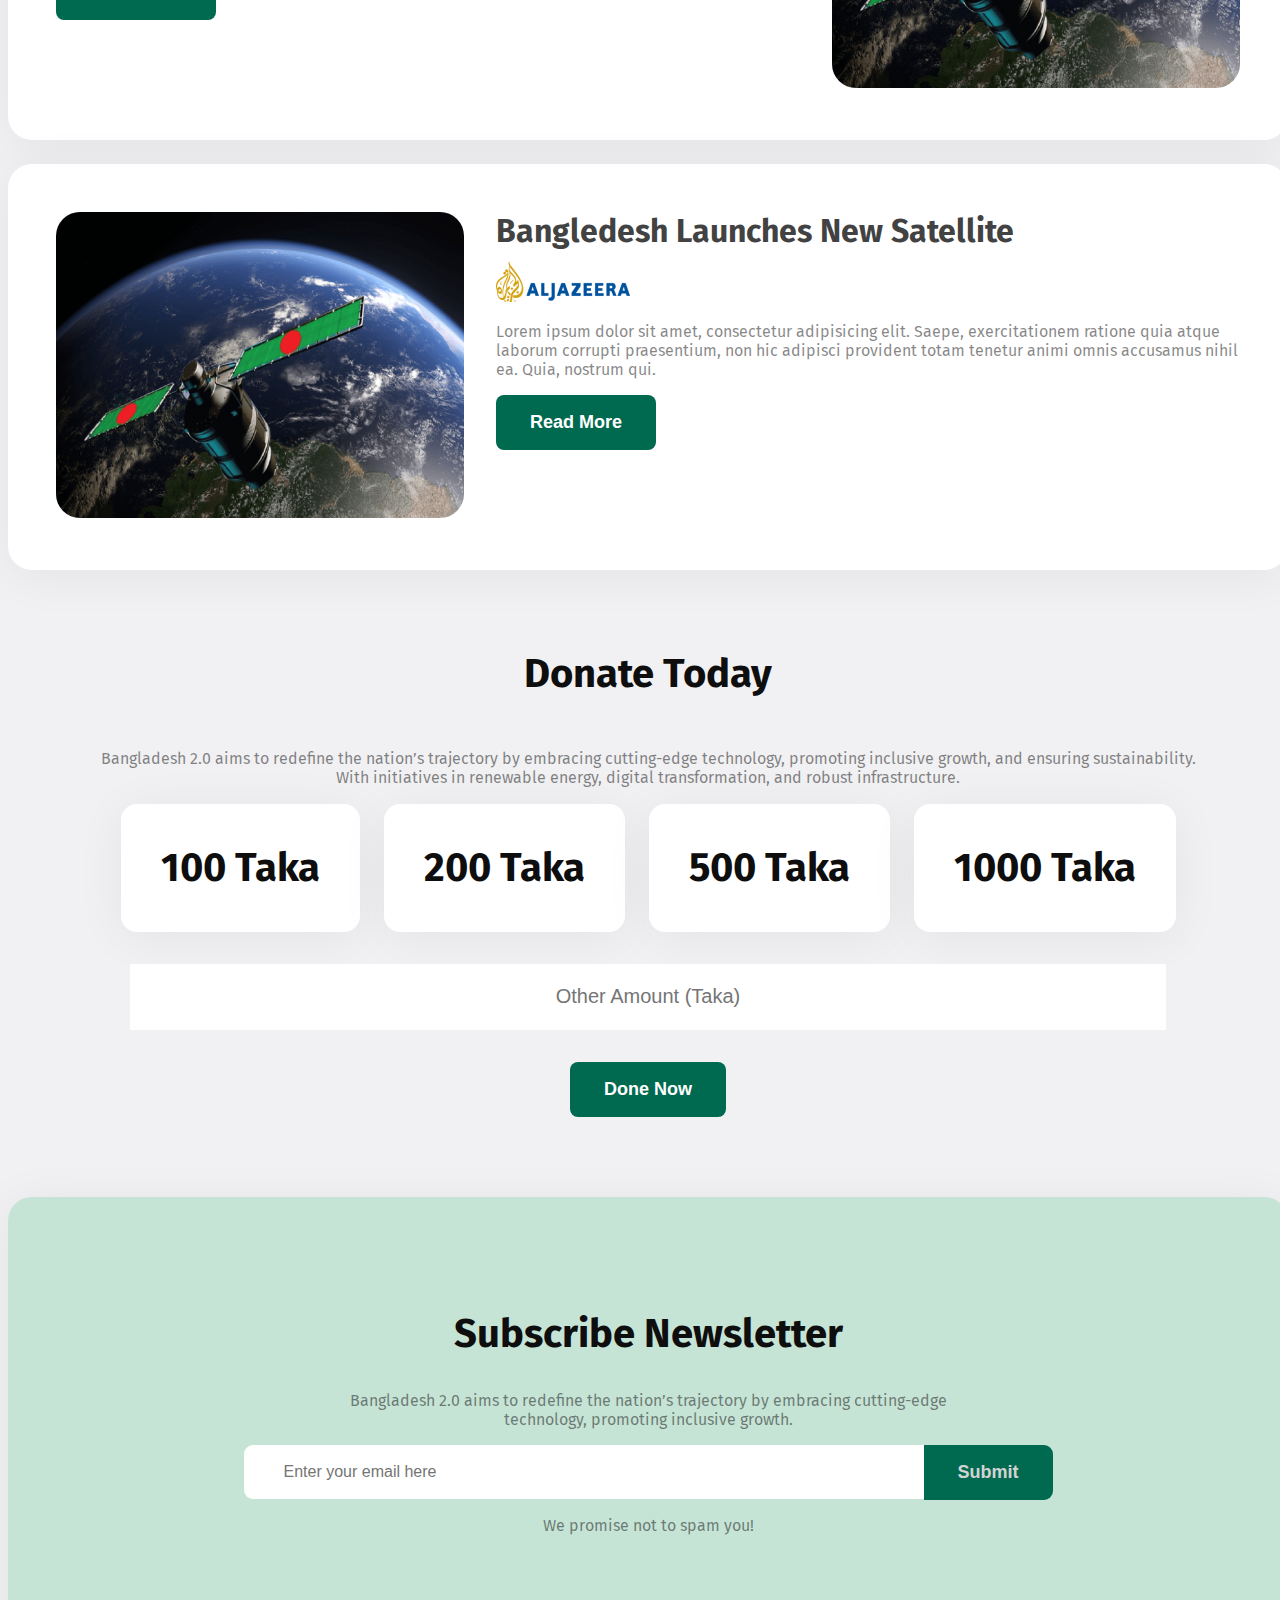
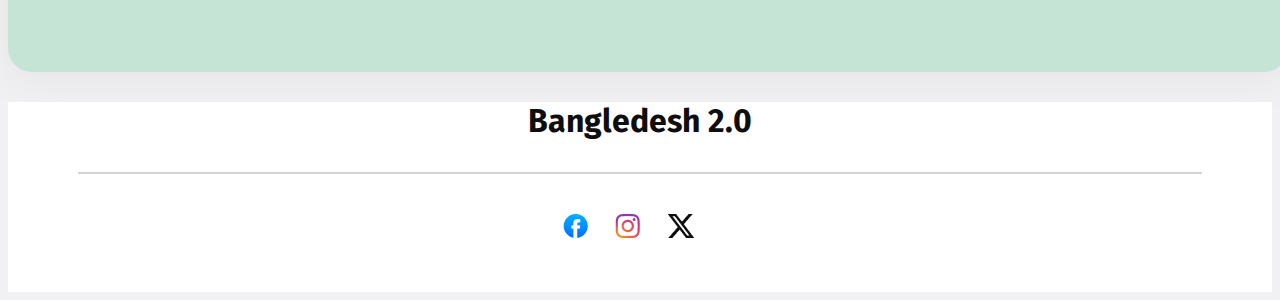
==== commit 185738a0: "added css in newsletten-section and footer" ====
--- a/index.html
+++ b/index.html
@@ -3,7 +3,7 @@
 <head>
     <meta charset="UTF-8">
     <meta name="viewport" content="width=device-width, initial-scale=1.0">
-    <title>Document</title>
+    <title>Assignment-1</title>
     <link rel="stylesheet" href="styles/styles.css">
 </head>
 <body>
@@ -20,7 +20,7 @@
             <div class="banner-content">
                 <div class="banner-column content-column">
                     <h4 class="banner-subtitle">Bangledesh 2.0</h4>
-                    <h1 class="banner-title">Idea, innovation, vision and challenges in New Bangledesh</h1>
+                    <h1 class="banner-title">Idea, innovation, <br> vision and challenges in New Bangledesh</h1>
                     <button class="btn-common">Explore New Bangledesh</button>
                 </div>
                 <div class="banner-column"> 
@@ -36,49 +36,49 @@
                 <div class="pillar">
                     <img src="assets/card-icon.png" alt="">
                     <h4 class="pillar-title">Innovation</h4>
-                    <p class="pollar-descrption">Lorem ipsum dolor sit amet consectetur adipisicing elit. Doloremque fuga accusamus dolorum </p>
+                    <p class="pollar-descrption">Innovation is a powerful catalyst for development in any country, but it takes on a unique significance in developing nations. </p>
                 </div>
                 <div class="pillar">
                     <img src="assets/card-icon.png" alt="">
                     <h4 class="pillar-title">Sustainability</h4>
-                    <p class="pollar-descrption">Lorem ipsum dolor sit amet consectetur adipisicing elit. Doloremque fuga accusamus dolorum </p>
+                    <p class="pollar-descrption">For sustainability their are some very important points to be focused, these are Economic Growth, Human Development, Social and Political stability , Environmental Sustainability etc. </p>
                 </div>
                 <div class="pillar">
                     <img src="assets/card-icon.png" alt="">
                     <h4 class="pillar-title">Infrastructure</h4>
-                    <p class="pollar-descrption">Lorem ipsum dolor sit amet consectetur adipisicing elit. Doloremque fuga accusamus dolorum Lorem ipsum dolor sit, amet consectetur adipisicing.</p>
+                    <p class="pollar-descrption">The infrastructure of Bangladesh depends on some basic things . These are Telecommunications Infrastructure, Energy Infrastructure, Transportation Infrastructure, Water and Sanitation Infrastructure, Social Infrastructure etc. </p>
                 </div>
                 <div class="pillar">
                     <img src="assets/card-icon.png" alt="">
                     <h4 class="pillar-title">Empowerment</h4>
-                    <p class="pollar-descrption">Lorem ipsum dolor sit amet consectetur adipisicing elit. Doloremque fuga accusamus dolorum </p>
+                    <p class="pollar-descrption">Bangladesh have to focus on economic empowerment, social empowerment, political empowerment, women empowerment, techjological empowerment to be come a self Empowerment country </p>
                 </div>
                 
             </div>
         </section>
 <!-- The Vision of Future -->
-        <section>
+        <section class="vision-of-future">
             <h2 class="section-title " >The Vision of Furute</h2>
             <p class="section-description vision-sub">
-                Lorem ipsum dolor sit, amet consectetur adipisicing elit. Quidem perferendis quis illo! Dicta corporis, doloremque commodi ullam perspiciatis magni rerum temporibus placeat consequuntur fugiat explicabo adipisci amet aspernatur doloribus ex.
+                Bangladesh 2.0 aims to redefine the nation’s trajectory by embracing cutting-edge technology, promoting inclusive growth, and ensuring sustainability. With initiatives in renewable energy, digital transformation, and robust infrastructure, the country is set to become a global model of development.
             </p>
             <div class="vision-container">
                 <div class="vision-card card-1">
                     <img src="assets/card-icon.png" alt="">
                     <h4 class="card-title">Disital Transformation</h4>
-                    <p class="card-description">Lorem ipsum dolor sit amet consectetur, adipisicing elit. Doloribus hic fuga tempora optio qui nihil dicta sit natus itaque maiores.</p>
+                    <p class="card-description">Creating a nationwide digital ecosystem to enhance connectivity and access to services for all citizens.</p>
                     <button class="vision-card-1">Learn More</button>
                 </div>
                 <div class="vision-card card-2">
                     <img src="assets/card-icon.png" alt="">
                     <h4 class="card-title">Green Energy</h4>
-                    <p class="card-description">Lorem ipsum, dolor sit amet consectetur adipisicing elit. Ducimus dignissimos praesentium eius excepturi adipisci vel maxime doloribus pariatur, ex deserunt?</p>
+                    <p class="card-description">Investments in solar and wind energy to ensure a sustainable and eco-friendly future.</p>
                     <button class="vision-card-2">Learn More</button>
                 </div>
                 <div class="vision-card card-3">
                     <img src="assets/card-icon.png" alt="">
                     <h4 class="card-title">Modern Inforastrucrute</h4>
-                    <p class="card-description">Lorem ipsum dolor sit amet consectetur adipisicing elit. Minus dignissimos temporibus explicabo necessitatibus dolore cupiditate ea mollitia doloremque iusto voluptatum!</p>
+                    <p class="card-description">Building state-of-the-art infrastructure to support economic growth and global competitiveness.</p>
                     <button class="vision-card-3">Learn More</button>
                 </div>
             </div>
@@ -143,7 +143,9 @@
 <!-- Donate Today Section -->
         <section class="donate-today">
             <h2 class="section-title text-aline-center">Donate Today</h2>
-            <p class="section-description text-aline-center">Lorem, ipsum dolor sit amet consectetur adipisicing elit. Facilis, autem veniam doloremque harum eum libero provident pariatur quisquam, qui et ea fuga fugiat consequuntur totam laboriosam. Tenetur placeat vitae omnis.</p>
+            <div class="donate-today-p" >
+                <p class="section-description">Bangladesh 2.0 aims to redefine the nation’s trajectory by embracing cutting-edge technology, promoting inclusive growth, and ensuring sustainability. With initiatives in renewable energy, digital transformation, and robust infrastructure.</p>
+            </div>
             <div class="donation-amount-boxs">
                 <div class="amount-box">
                     <p class="amount-taka">100 Taka</p>
@@ -158,29 +160,44 @@
                     <p class="amount-taka">1000 Taka</p>
                 </div>
             </div>
-            <form action="">
-                <input class="text-aline-center " type="text" placeholder="Other Amount(Taka)" >
-            </form>
-            <button class="btn-common text-aline-center">Done Now</button>
+            <div class="donate-today-inp-box">
+                <input type="text" name="" id="" placeholder="Other Amount (Taka)">
+                <button class="btn-common" type="button">Done Now</button>
+
+            </div>
+            <!-- <form action="">
+                <div class="donate-today-inp-box">
+                    <textarea  name="" id="" cols="30" rows="2" placeholder="Other Amount(Taka)"></textarea>
+                </div>
+                <br>
+                <div class="button">
+                    <button class="btn-common">Done Now</button>
+                </div>
+                
+            </form> -->
         </section>
 <!-- Subscribe Newsletter -->
         <section class="subscribe-newsletter">
             <h2 class="section-title text-aline-center">Subscribe Newsletter</h2>
-            <p class="section-discription text-aline-center">Lorem ipsum dolor, sit amet consectetur adipisicing elit. Natus doloribus rerum officiis culpa fugit modi?</p>
+            <p class="section-description text-aline-center">
+                Bangladesh 2.0 aims to redefine the nation’s trajectory by embracing cutting-edge <br> technology, promoting inclusive growth.
+            </p>           
             <div class="subscribe-input">
-                <form action="">
-                    <input class="subscribe-email" type="email" placeholder="Enter your email here">
-                    <input type="button" value="subscribe" class="subscribe-btn">
-                </form>
-            </div>
-            <p class="text-aline-center section-discription"></p>
+                <input type="email" name="" id="" placeholder="Enter your email here">
+                <button type="button">Submit</button>
+            </div>
+            <!-- <div style="display: flex; align-items: center;">
+                <input style="width: 600px;" type="email"  margin-right: 0;"> 
+                <button class="subscribe-input-button">Submit</button>
+              </div> -->
+            <p class="text-aline-center section-description">We promise not to spam you!</p>
         </section>
 
 
     </main>
     <footer>
-        <h3 class="bd.02 text-aline-center">Bangledesh 2.0</h3>
-        <hr>
+        <h3 class="bd-02 text-aline-center">Bangledesh 2.0</h3>
+        <hr class="hr-line" width="1122px" color="lightgrey"  >
         <div class="text-aline-center">
             <img src="assets/facebook.png" alt="facebook">
             <img src="assets/instagram.png" alt="instagram">
--- a/styles/styles.css
+++ b/styles/styles.css
@@ -51,6 +51,7 @@
 /* Body Styles */
 body{
     font-family: "Fira Sans", serif;
+    background-color: #F1F1F3;
 }
 
 /* Nav Styles */
@@ -75,6 +76,9 @@
 main{
     margin: 0 auto;
     width: 1280px;
+}
+main>section{
+    margin-top: 80px;
 }
 main section{
     /* margin-top: 130px; */
@@ -88,9 +92,11 @@
     background-color: #C6E4D6;
     border-radius: 24px;
     margin-top: 20px;
-    height: 450px;
+    height: 400px;
     padding: 80px 60px;
-    border: solid 2px tomato;
+    
+    /* border: solid 2px tomato; */
+    box-shadow: 0 6px 50px 0 rgba(00, 00, 00, 6%);
 }
 .banner-content{
     display: flex;
@@ -99,7 +105,9 @@
 }
 .content-column{
     width: 622px;
-    margin: 37px 64px 37px 0px;
+    height: 326px;
+    margin-bottom: 37px;
+    margin-top: 37px;
 }
 .banner-img{
     height: 400px;
@@ -108,13 +116,14 @@
     font-size: 24px;
     color: rgba(14 , 14, 14, 50%);
     font-weight: 700;
-    margin-bottom: 16px;
+    margin: 0%;
 }
 .banner h1{
     color: #0E0E0E ;
     font-weight: bold;
     font-size: 56px;
     margin-bottom: 24px;
+    margin-top: 10px;
 }
 /* Pillars Card Styles */
 .pillar-section{
@@ -126,10 +135,12 @@
 }
 .pillar{
     justify-content: space-between;
-    border: #006A50 solid 2px;
+    /* border: #006A50 solid 2px; */
     width: 302px;
     border-radius: 16px;
     padding: 24px ;
+    background-color: white;
+    box-shadow: 0 6px 50px 0 rgba(00, 00, 00, 6%);
 }
 .pillar img{
     height: 62px;
@@ -146,6 +157,9 @@
     color: rgba(14 , 14, 14, 70%);
 }
 /* The vision of Future */
+/* .vision-of-future{
+    margin-top: 80px;
+} */
 .vision-container{
     display: flex;
     margin-bottom: 32px;
@@ -167,12 +181,15 @@
 }
 .card-1{
     background-color:rgba(84, 144, 245, 20%) ;
+    box-shadow: 0 6px 50px 0 rgba(00, 00, 00, 6%);
 }
 .card-2{
     background-color: #C6E4D6 ;
+    box-shadow: 0 6px 50px 0 rgba(00, 00, 00, 6%);
 }
 .card-3{
     background-color: #F7EBCF ;
+    box-shadow: 0 6px 50px 0 rgba(00, 00, 00, 6%);
 }
 .vision-card-1{
     border-radius: 8px;
@@ -205,8 +222,10 @@
     /* height: 150px; */
     background-repeat: no-repeat ;
     padding: 48px 48px;
-    border: solid 2px #006A50;
+    /* border: solid 2px #006A50; */
     border-radius: 16px ;
+    background-color: white;
+    box-shadow: 0 6px 50px 0 rgba(00, 00, 00, 6%);
 }
 .yunus-comment> .yunus-comment-title{
     font-size: 20px;
@@ -216,10 +235,12 @@
 .news{
     display: flex;
     gap:32px;
-    border: solid 2px #006A50;
+    /* border: solid 2px #006A50; */
     margin-bottom: 24px;
     padding: 48px ;
     border-radius: 24px;
+    background-color: white;
+    box-shadow: 0 6px 50px 0 rgba(00, 00, 00, 6%);
 }
 .news .news-img > img{
     border-radius: 24px;
@@ -228,6 +249,7 @@
     font-size: 32px;
     font-weight: bold;
     color:rgba(14 , 14, 14, 80%);
+
 }
 .news-content img{
     height: 40px;
@@ -235,7 +257,7 @@
 }
 .news-content{
     height:290px ;
-    border: solid 2px #006A50;
+    /* border: solid 2px #006A50; */
 }
 .news-content h3{
     margin: 0px;
@@ -251,10 +273,125 @@
     
 
 /* Donate Today  */
+.donate-today{
+    margin-top:80px ;
+    /* border: solid 2px #006A50; */
+}
+
 .donation-amount-boxs{
-    display: flex;
+    display: flex; 
+    gap: 24px;
+    align-items: center;
+    justify-content: center;
     /* padding: 20px 30px; */
-}
+    /* border: solid 2px #006A50; */
+}
+
 .amount-box{
-    padding: 20px 30px;
-}+    padding: 40px 40px;
+    font-size: 40px;
+    font-weight: bold;
+    color: #0E0E0E;
+    border-radius:16px ;
+    /* border: solid 2px #006A50; */
+    background-color: white;
+    box-shadow: 0 6px 50px 0 rgba(00, 00, 00, 6%);
+    
+}
+.amount-box p{
+    margin: 0;
+}
+.donate-today-p{
+    margin-left: auto;
+    margin-right: auto;
+    display: flex;
+    text-align: center;
+    width: 1104px;
+    padding: 1px 88px;
+    
+}
+.donate-today-inp-box{
+    display: flex;
+    flex-direction: column;
+    align-items: center;
+    margin-top: 32px ;
+}
+.donate-today-inp-box input{
+    height: 64px;
+    width: 1032px;
+    border: none;
+    text-align: center;
+    margin-bottom: 32px ;
+    text-align: center;
+    color: rgba(14, 14, 14, 30%);
+    font-size:20px ;
+}
+
+.subscribe-newsletter{
+    background-color: #C6E4D6;
+    border-radius: 24px;
+    height: 315px;
+    padding: 80px;
+    box-shadow: 0 6px 50px 0 rgba(00, 00, 00, 6%);
+}
+.subscribe-input{
+    display: flex;
+    gap: 0px;
+    align-items: center;
+    justify-content: center;
+}
+.subscribe-input input[type="email"]{
+    /* height: 55px; */
+    width: 600px;
+    border: none;
+    font-size: 16px ;
+    color: rgba(14, 14, 14, 30%);
+    padding: 18px 40px;
+    border-top-left-radius: 9px;    
+    border-bottom-left-radius: 9px;
+    margin-right: 0;
+
+}
+.subscribe-input button{
+    height: 55px;
+    /* flex-grow: 1; */
+    /* width: px; */
+    padding-left: 34px;
+    padding-right: 34px;
+    width: auto;
+    background-color: #006A50;
+    color: white;
+    border-top-right-radius: 9px;    
+    border-bottom-right-radius: 9px;    
+    border: none;
+    font-size: 18px;
+    font-weight: 700;
+    margin-left: 0;
+    color: lightgrey;
+}
+footer{
+    padding-bottom:  50px ;
+    padding-top: 50 px;
+    background-color: white;
+    margin: 0;
+}
+footer img{
+    height: 24px;
+    margin-top:32px ;
+    margin-right: 23px;
+    gap: 23px;
+}
+footer h3{
+    margin-top: 30px;
+}
+/* {
+    padding:  17px 34px;
+    height: 59px;
+    background-color: #006A50;
+    color: white;
+    border-top-right-radius: 9px;    
+    border-bottom-right-radius: 9px;    
+    border: none;
+    font-size: 18px;
+    font-weight: 700;
+} */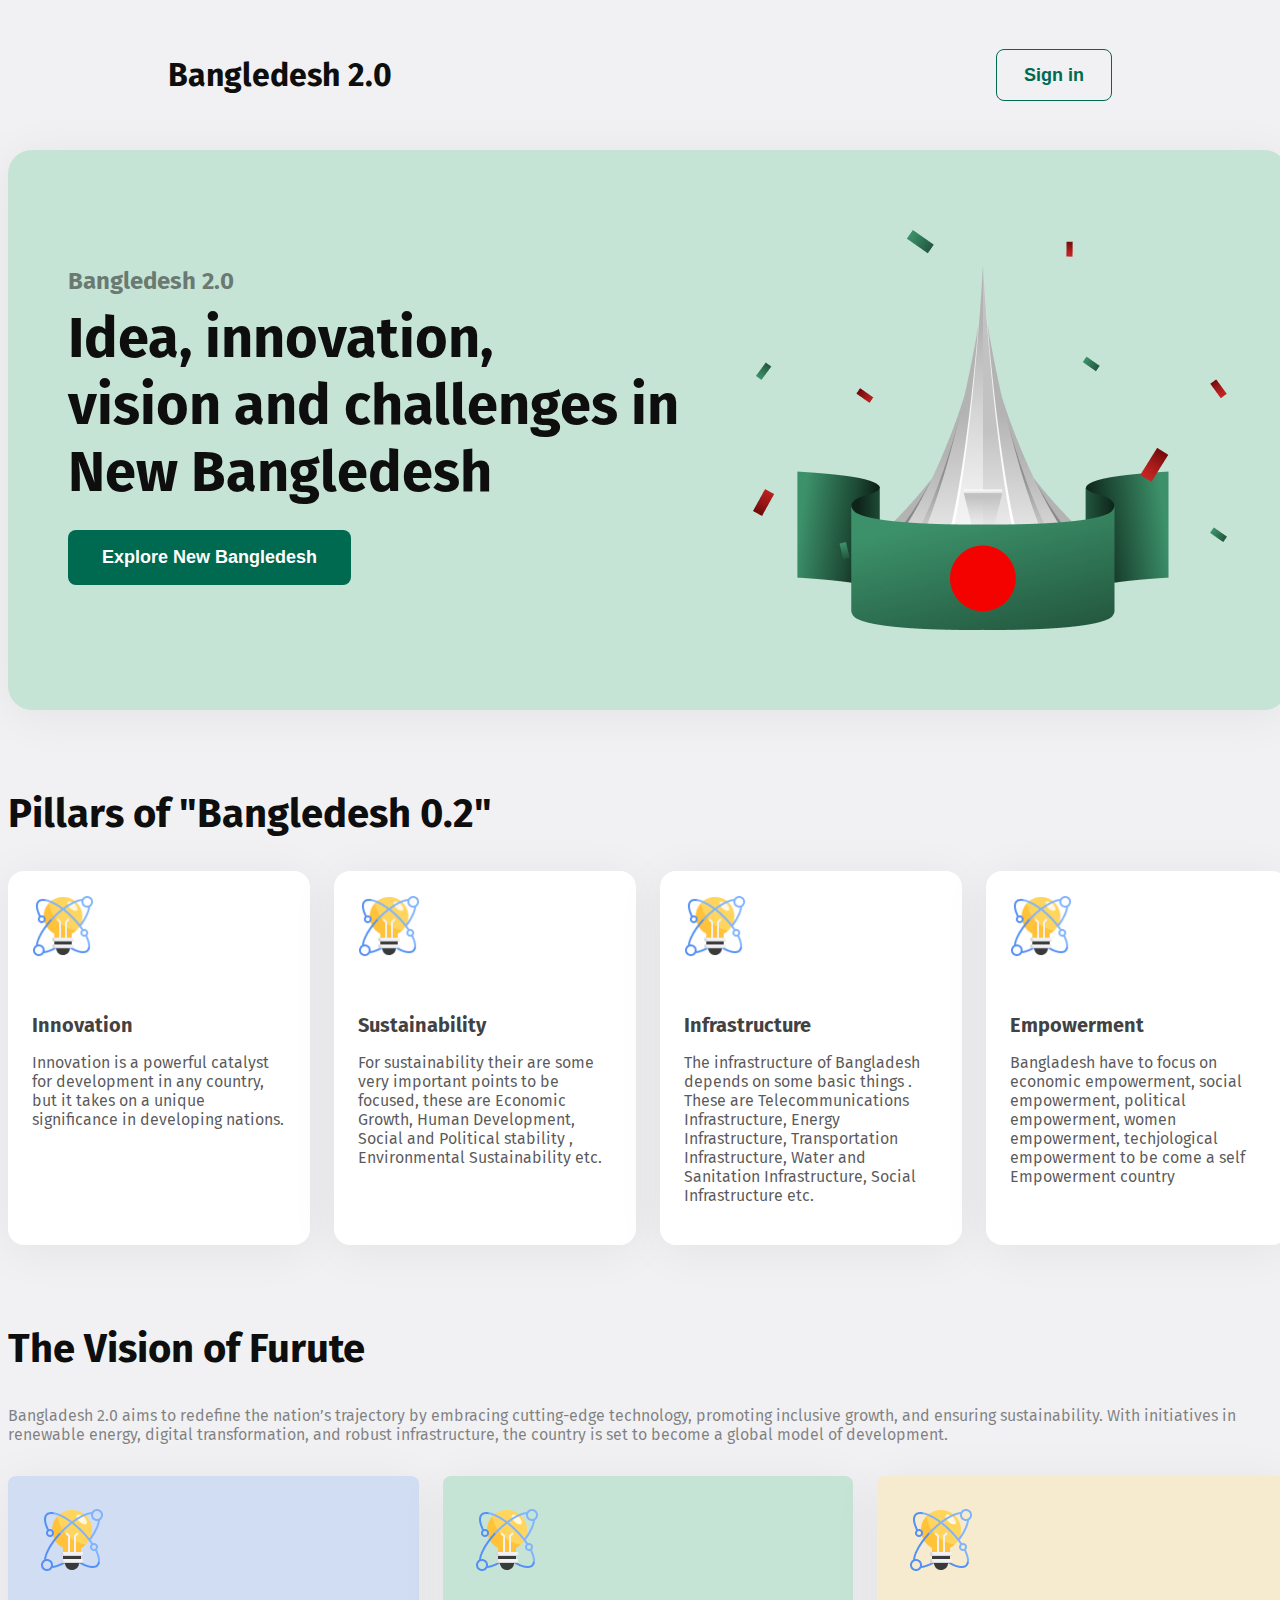
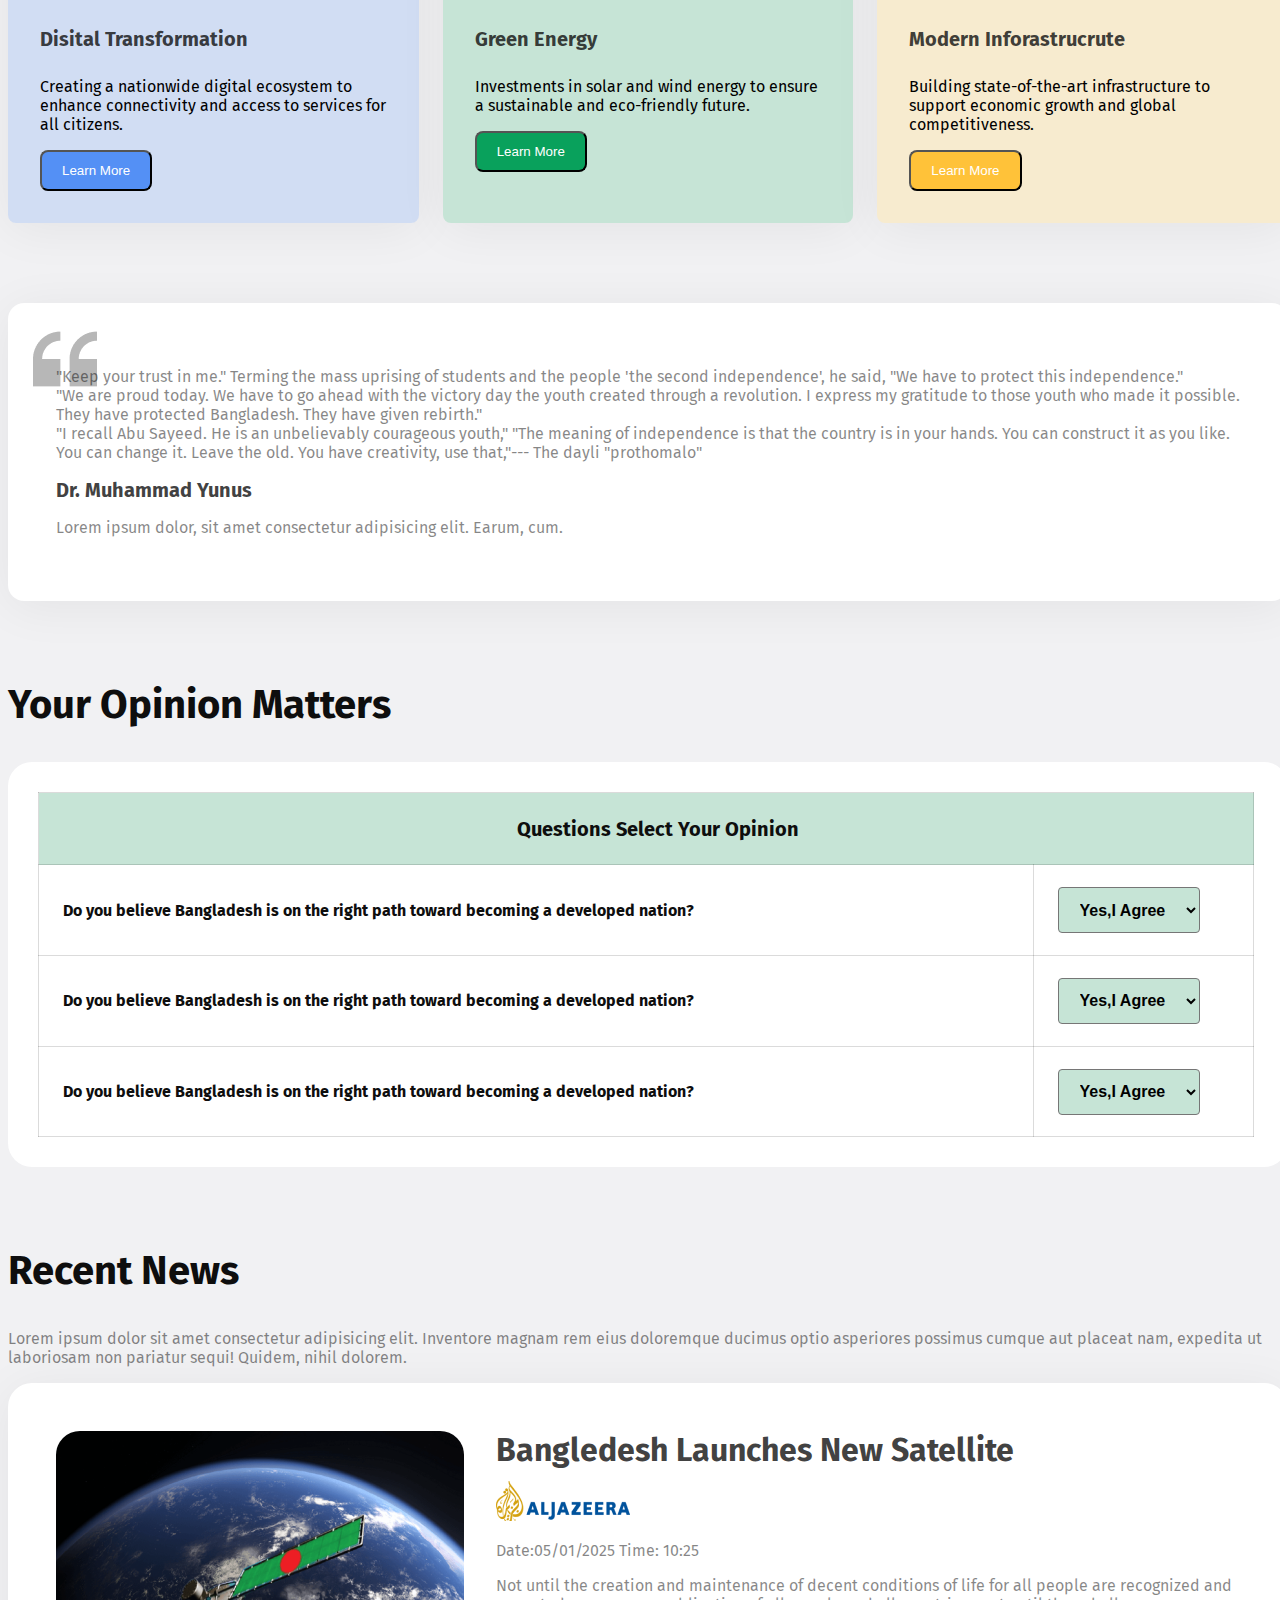
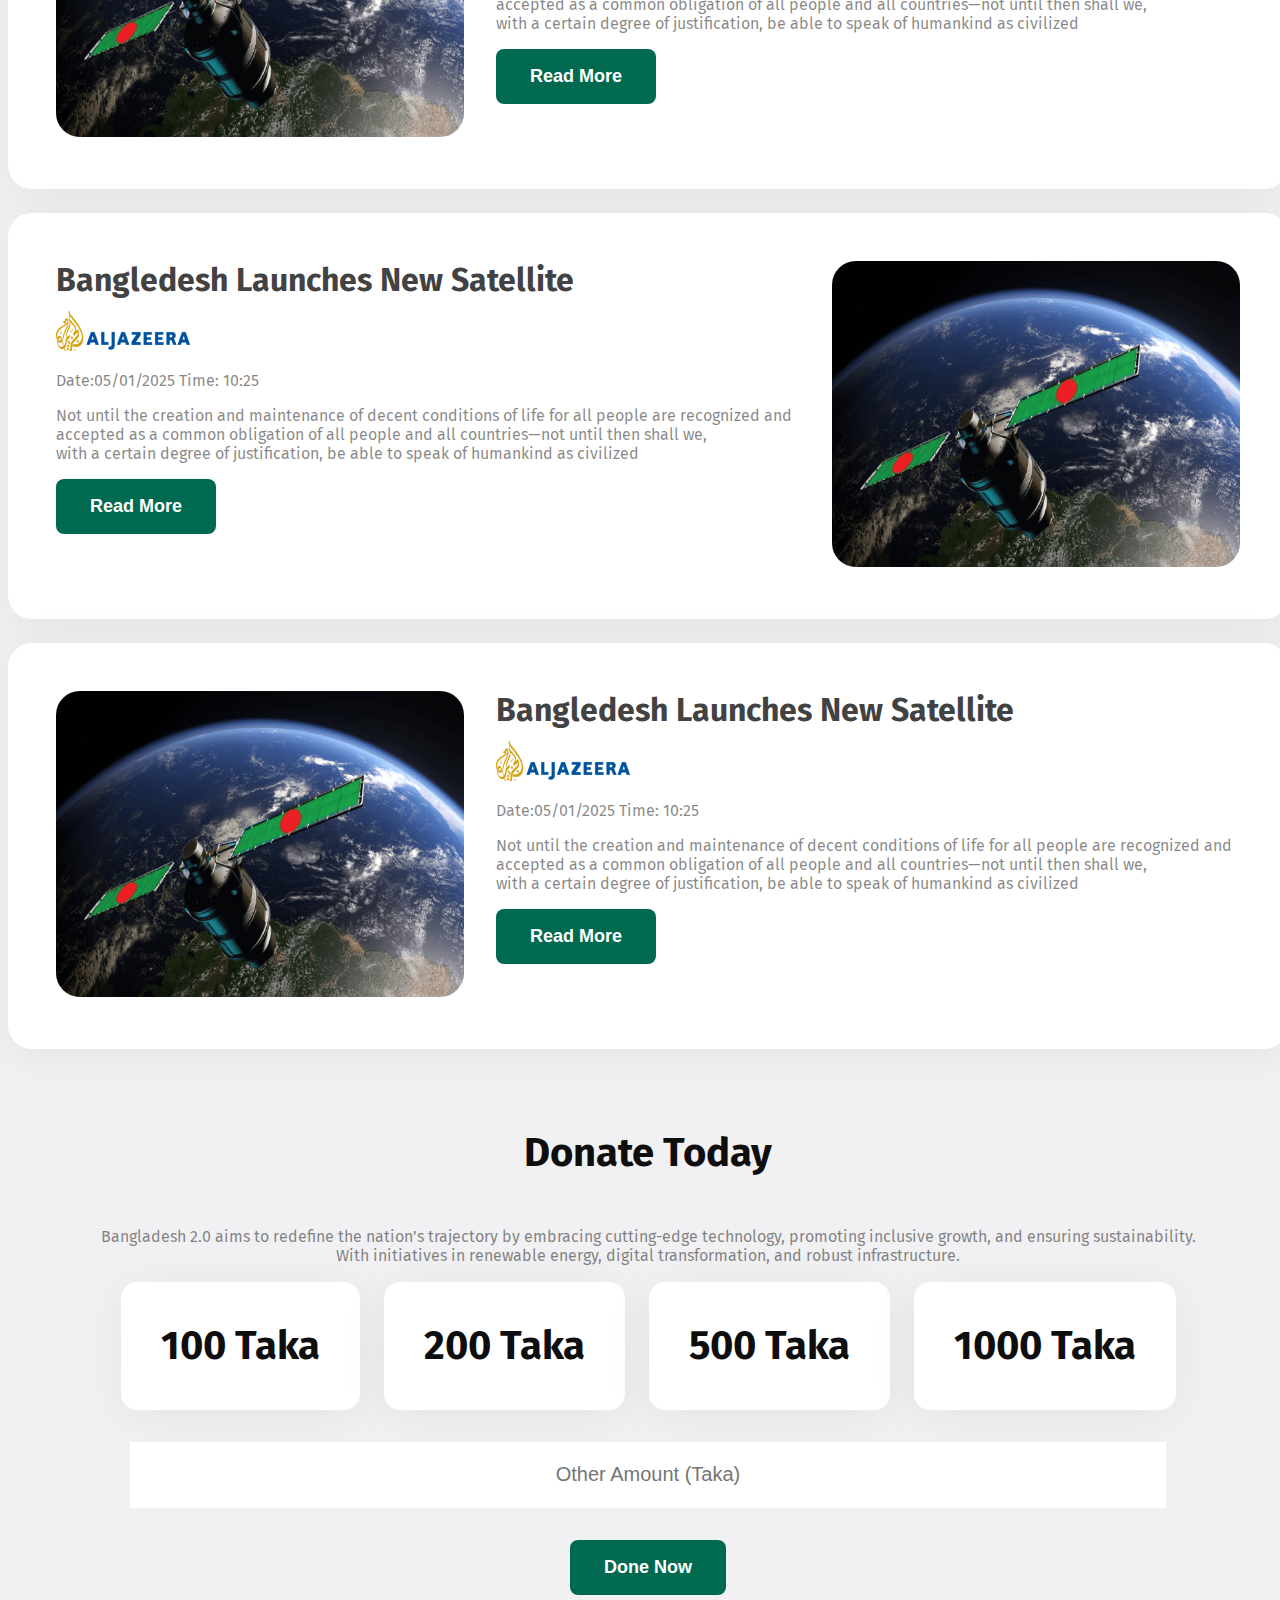
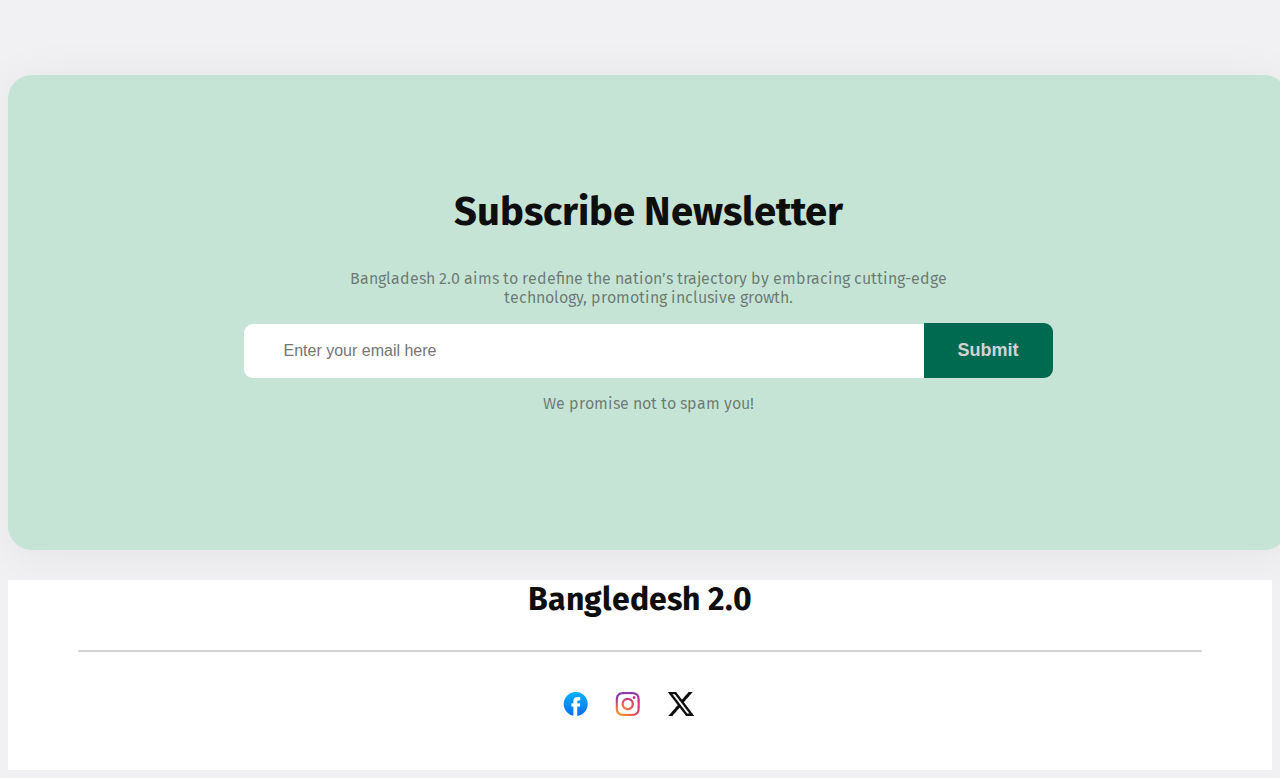
==== commit 730276e1: "added opinion" ====
--- a/index.html
+++ b/index.html
@@ -85,16 +85,55 @@
         </section>
 <!-- Quote Of Dr. Yunus -->
         <section class="yunus-comment">
-            <p class="section-description"> Lorem, ipsum dolor sit amet consectetur adipisicing elit. Temporibus assumenda possimus sit, odio autem veniam eveniet inventore, doloribus debitis delectus tempora? Adipisci possimus, ipsa pariatur fugiat sit debitis delectus explicabo sunt blanditiis ut repellat modi mollitia illum odio, dolore maxime laborum! Architecto sit accusantium quia laboriosam officia amet eveniet dolorum deleniti id libero numquam dolores quis nulla natus iste iure, voluptates inventore ipsam harum tempore quae! Amet dolore repellendus hic possimus facilis id neque ipsum molestiae culpa accusantium inventore iure nemo, laudantium ipsam veniam vel fugit autem repudiandae consequuntur quis tenetur esse error illo. Temporibus sapiente impedit voluptatum a dolorem.</p>
-            <p class="yunus-comment-title" >Dr. Muhammad Yunus</p> 
+            <p class="section-description"> "Keep your trust in me." Terming the mass uprising of students and the people 'the second independence', he said, "We have to protect this independence."
+            <br>
+            "We are proud today. We have to go ahead with the victory day the youth created through a revolution. I express my gratitude to those youth who made it possible. They have protected Bangladesh. They have given rebirth."
+            <br>
+            "I recall Abu Sayeed. He is an unbelievably courageous youth," "The meaning of independence is that the country is in your hands. You can construct it as you like. You can change it. Leave the old. You have creativity, use that,"--- The dayli "prothomalo"</p>
+            <h5 class="yunus-comment-title">Dr. Muhammad Yunus</h5> 
             <p class="section-description"> Lorem ipsum dolor, sit amet consectetur adipisicing elit. Earum, cum.</p>
 
         </section>
 <!-- Your Opinion Matters -->
         <section class="opinion">
-            <table>
-                
-            </table>
+            <h2 class="section-title " >Your Opinion Matters</h2>
+            <div>
+                <table>
+                    <thead>
+                        <tr >
+                            <th colspan="2">Questions <span>Select Your Opinion</span></th>
+                        </tr>
+                    </thead>
+                    <tbody>
+                        <tr>
+                            <td class="option">Do you believe Bangladesh is on the right path toward becoming a developed nation?</td>
+                            <td><select name="" id="">
+                                <option value="Yes,I Agree">Yes,I Agree</option>
+                                <option value="No, I Don't">No, I Don't</option>
+                                </select>
+                            </td>
+                        </tr>
+                        <tr>
+                            <td class="option">Do you believe Bangladesh is on the right path toward becoming a developed nation?</td>
+                            <td><select name="" id="">
+                                <option value="Yes,I Agree">Yes,I Agree</option>
+                                <option value="No, I Don't">No, I Don't</option>
+                                </select>
+                            </td>
+                        </tr>
+                        <tr>
+                            <td class="option">
+                                Do you believe Bangladesh is on the right path toward becoming a developed nation?
+                            </td>
+                            <td><select name="" id="">
+                                <option value="Yes,I Agree">Yes,I Agree</option>
+                                <option value="No, I Don't">No, I Don't</option>
+                            </select></td>
+                        </tr>
+                        
+                    </tbody>
+                </table>
+            </div>
         </section>
 <!-- Recent News Section -->
         <section class="recent-news">
@@ -107,8 +146,11 @@
                     <div class="news-content">
                         <h3 class="news-title">Bangledesh Launches New Satellite</h3>
                         <img src="assets/al-jazeera.png" alt="">
-                        <date></date>
-                        <p class="news-article section-description">Lorem ipsum dolor sit amet, consectetur adipisicing elit. Saepe, exercitationem ratione quia atque laborum corrupti praesentium, non hic adipisci provident totam tenetur animi omnis accusamus nihil ea. Quia, nostrum qui.</p>
+                        <p class="news-article section-description">
+                            Date:<data value="05-01-2025">05/01/2025</data>  Time: <time>10:25</time>
+                        </p>
+                        <p class="news-article section-description">Not until the creation and maintenance of decent conditions of life for all people are recognized and accepted as a common obligation of all people and all countries—not until then shall we,<br>
+                        with a certain degree of justification, be able to speak of humankind as civilized</p>
                         <button class="btn-common">Read More</button>
                     </div>
 
@@ -117,8 +159,11 @@
                 <div class="news-content">
                         <h3 class="news-title">Bangledesh Launches New Satellite</h3>
                         <img src="assets/al-jazeera.png" alt="">
-                        <date></date>
-                        <p class="news-article section-description">Lorem ipsum dolor sit amet, consectetur adipisicing elit. Saepe, exercitationem ratione quia atque laborum corrupti praesentium, non hic adipisci provident totam tenetur animi omnis accusamus nihil ea. Quia, nostrum qui.</p>
+                        <p class="news-article section-description">
+                            Date:<data value="05-01-2025">05/01/2025</data>  Time: <time>10:25</time>
+                        </p>
+                        <p class="news-article section-description">Not until the creation and maintenance of decent conditions of life for all people are recognized and accepted as a common obligation of all people and all countries—not until then shall we,<br>
+                        with a certain degree of justification, be able to speak of humankind as civilized</p>
                         <button class="btn-common">Read More</button>
                 </div>
                 <div class="news-img">
@@ -131,9 +176,12 @@
                         <div class="text-contyner">
                             <h3 class="news-title">Bangledesh Launches New Satellite</h3>
                             <img src="assets/al-jazeera.png" alt="">
-                            <date></date>
                             <p class="news-article section-description">
-                            Lorem ipsum dolor sit amet, consectetur adipisicing elit. Saepe, exercitationem ratione quia atque laborum corrupti praesentium, non hic adipisci provident totam tenetur animi omnis accusamus nihil ea. Quia, nostrum qui.
+                                Date:<data value="05-01-2025">05/01/2025</data>  Time: <time>10:25</time>
+                            </p> 
+                            <p class="news-article section-description">
+                             Not until the creation and maintenance of decent conditions of life for all people are recognized and accepted as a common obligation of all people and all countries—not until then shall we,<br>
+                            with a certain degree of justification, be able to speak of humankind as civilized
                             </p>
                         </div>
                         <button class="btn-common">Read More</button>
--- a/styles/styles.css
+++ b/styles/styles.css
@@ -94,8 +94,6 @@
     margin-top: 20px;
     height: 400px;
     padding: 80px 60px;
-    
-    /* border: solid 2px tomato; */
     box-shadow: 0 6px 50px 0 rgba(00, 00, 00, 6%);
 }
 .banner-content{
@@ -230,12 +228,57 @@
 .yunus-comment> .yunus-comment-title{
     font-size: 20px;
     color: rgba(14 , 14, 14, 80%) ;
+    margin: 0%;
+}
+/* Opinion Table style */
+.opinion table{
+    border-collapse: collapse;
+    margin: 0;
+    height: 345px;
+    width: 1216px;
+}
+.opinion thead{
+    height: 72px;
+    background-color:#C6E4D6 ;
+}
+.opinion th, td{
+    border: solid 1px rgba(14, 14, 14, 15%);
+    padding-left:24px  ;
+}
+.opinion th span{
+    text-align: right;
+}
+.opinion div{
+    padding: 30px;
+    margin-top: 24px;
+    border-radius: 24px;
+    background-color: white;
+    /* border: solid 2px salmon; */
+}
+.opinion table select{
+    padding: 12.5px 16.5px;
+    font-weight: 600;
+    font-size: 16px;
+    background-color: #C6E4D6;
+    border-radius: 4px;
+
+
+}
+.opinion .option{
+    color: #0E0E0E;
+    font-size: 16px;
+    font-weight:700 ;
+    width: 969px;
+}
+.opinion th{
+    color: #0E0E0E;
+    font-size: 20px;
+    font-weight:700 ;
 }
 /* Recent News */
 .news{
     display: flex;
     gap:32px;
-    /* border: solid 2px #006A50; */
     margin-bottom: 24px;
     padding: 48px ;
     border-radius: 24px;
@@ -257,7 +300,6 @@
 }
 .news-content{
     height:290px ;
-    /* border: solid 2px #006A50; */
 }
 .news-content h3{
     margin: 0px;
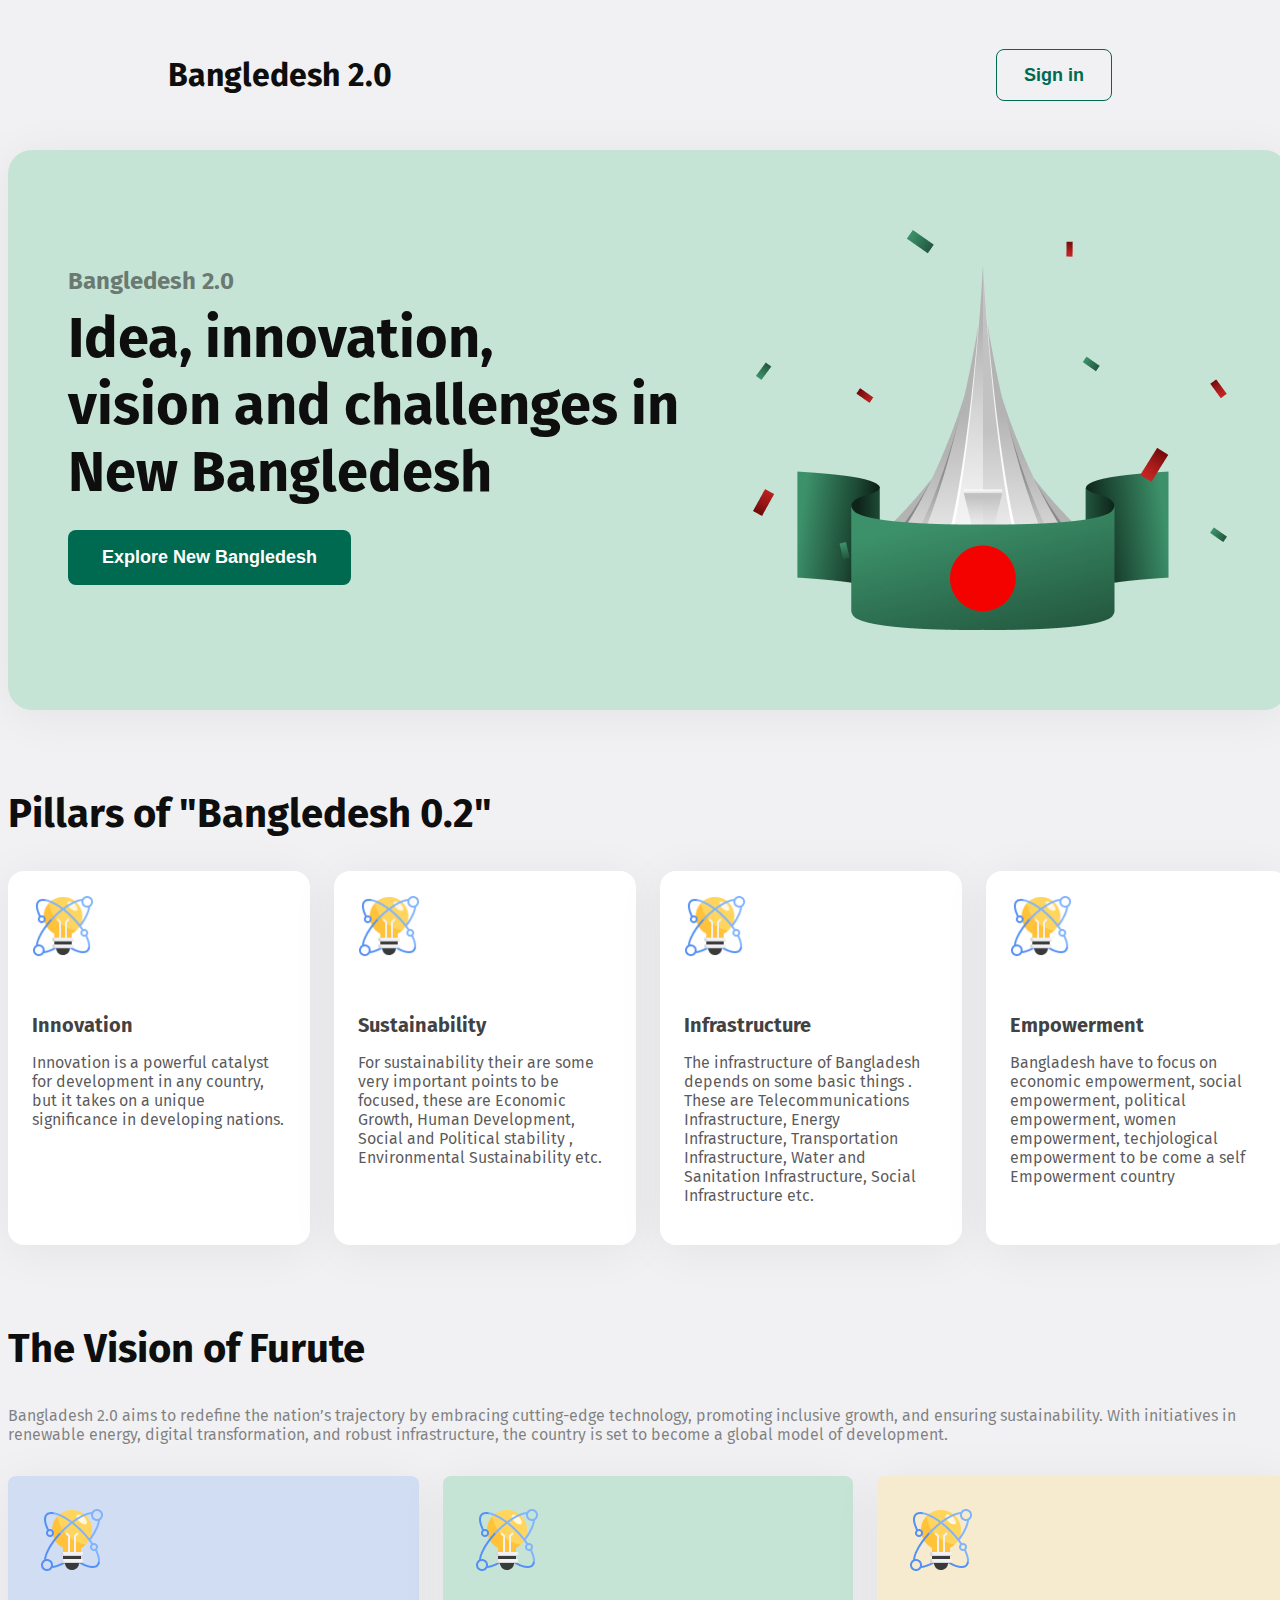
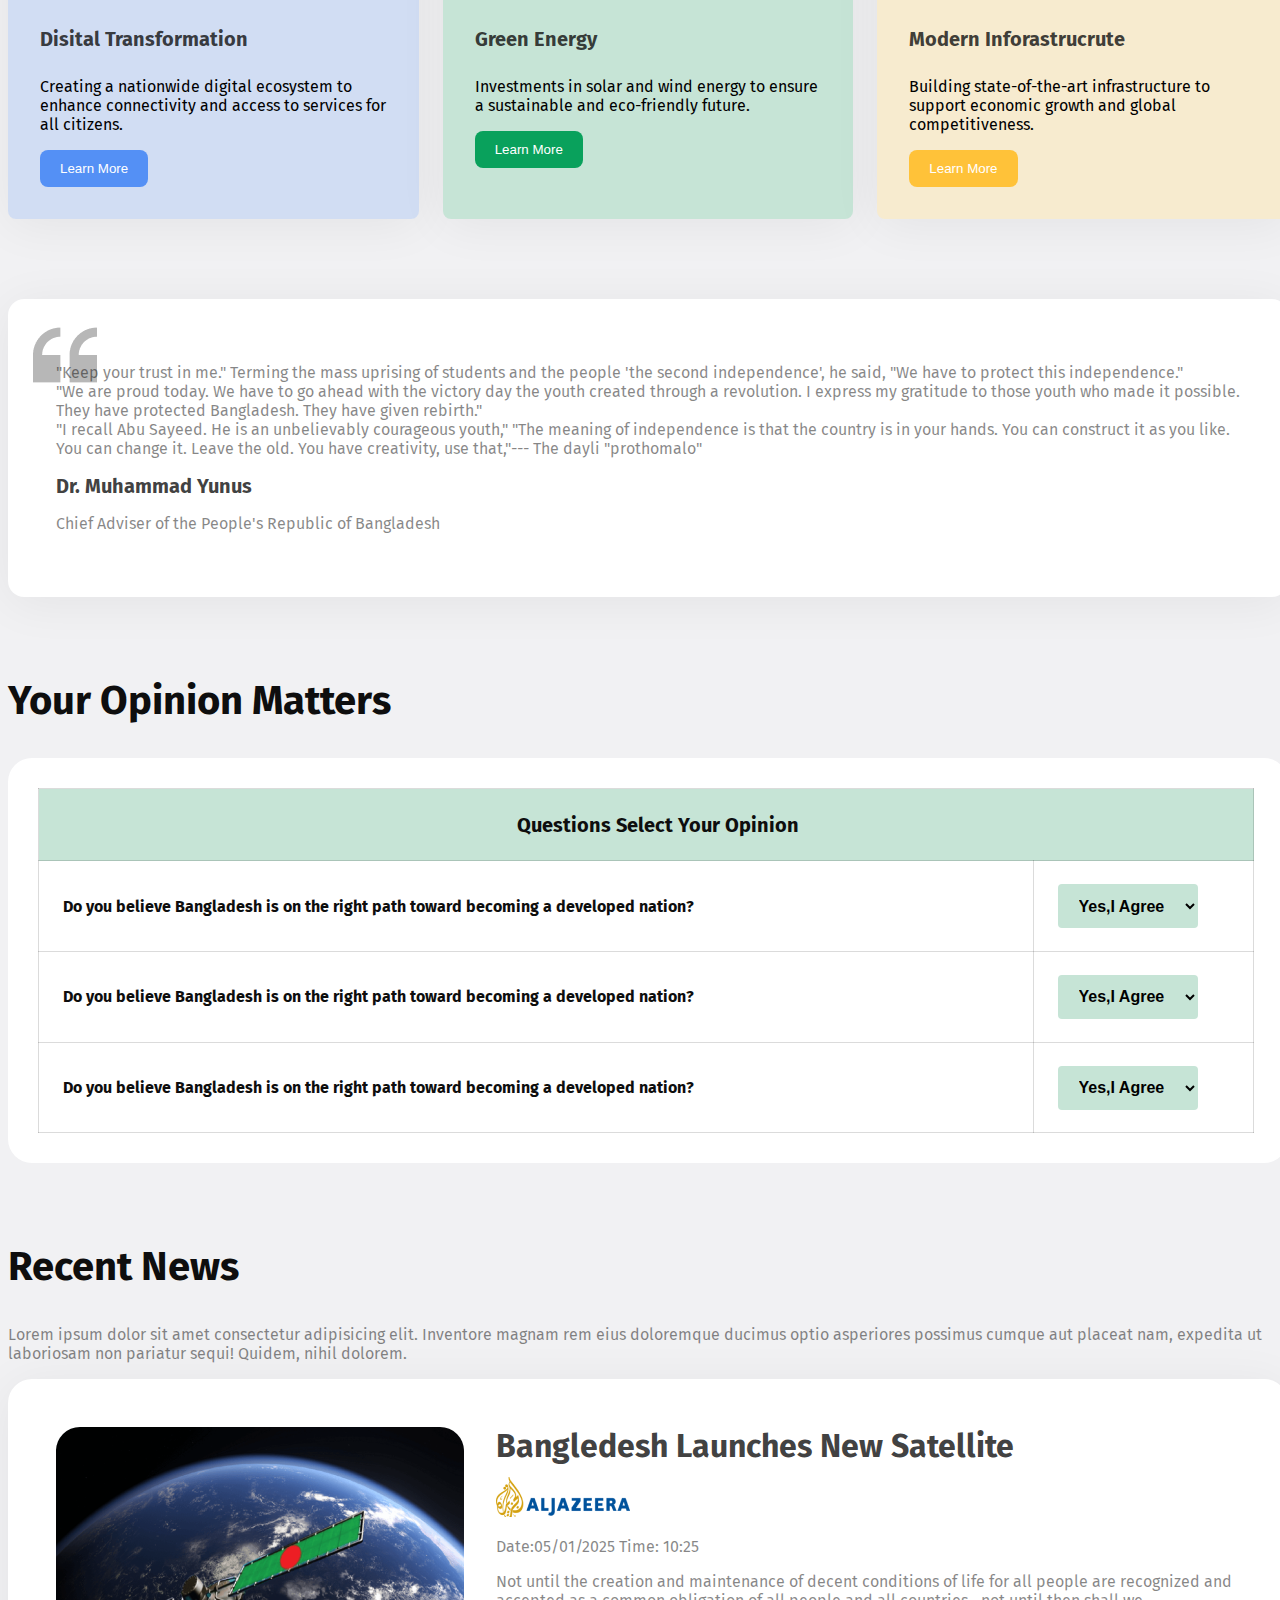
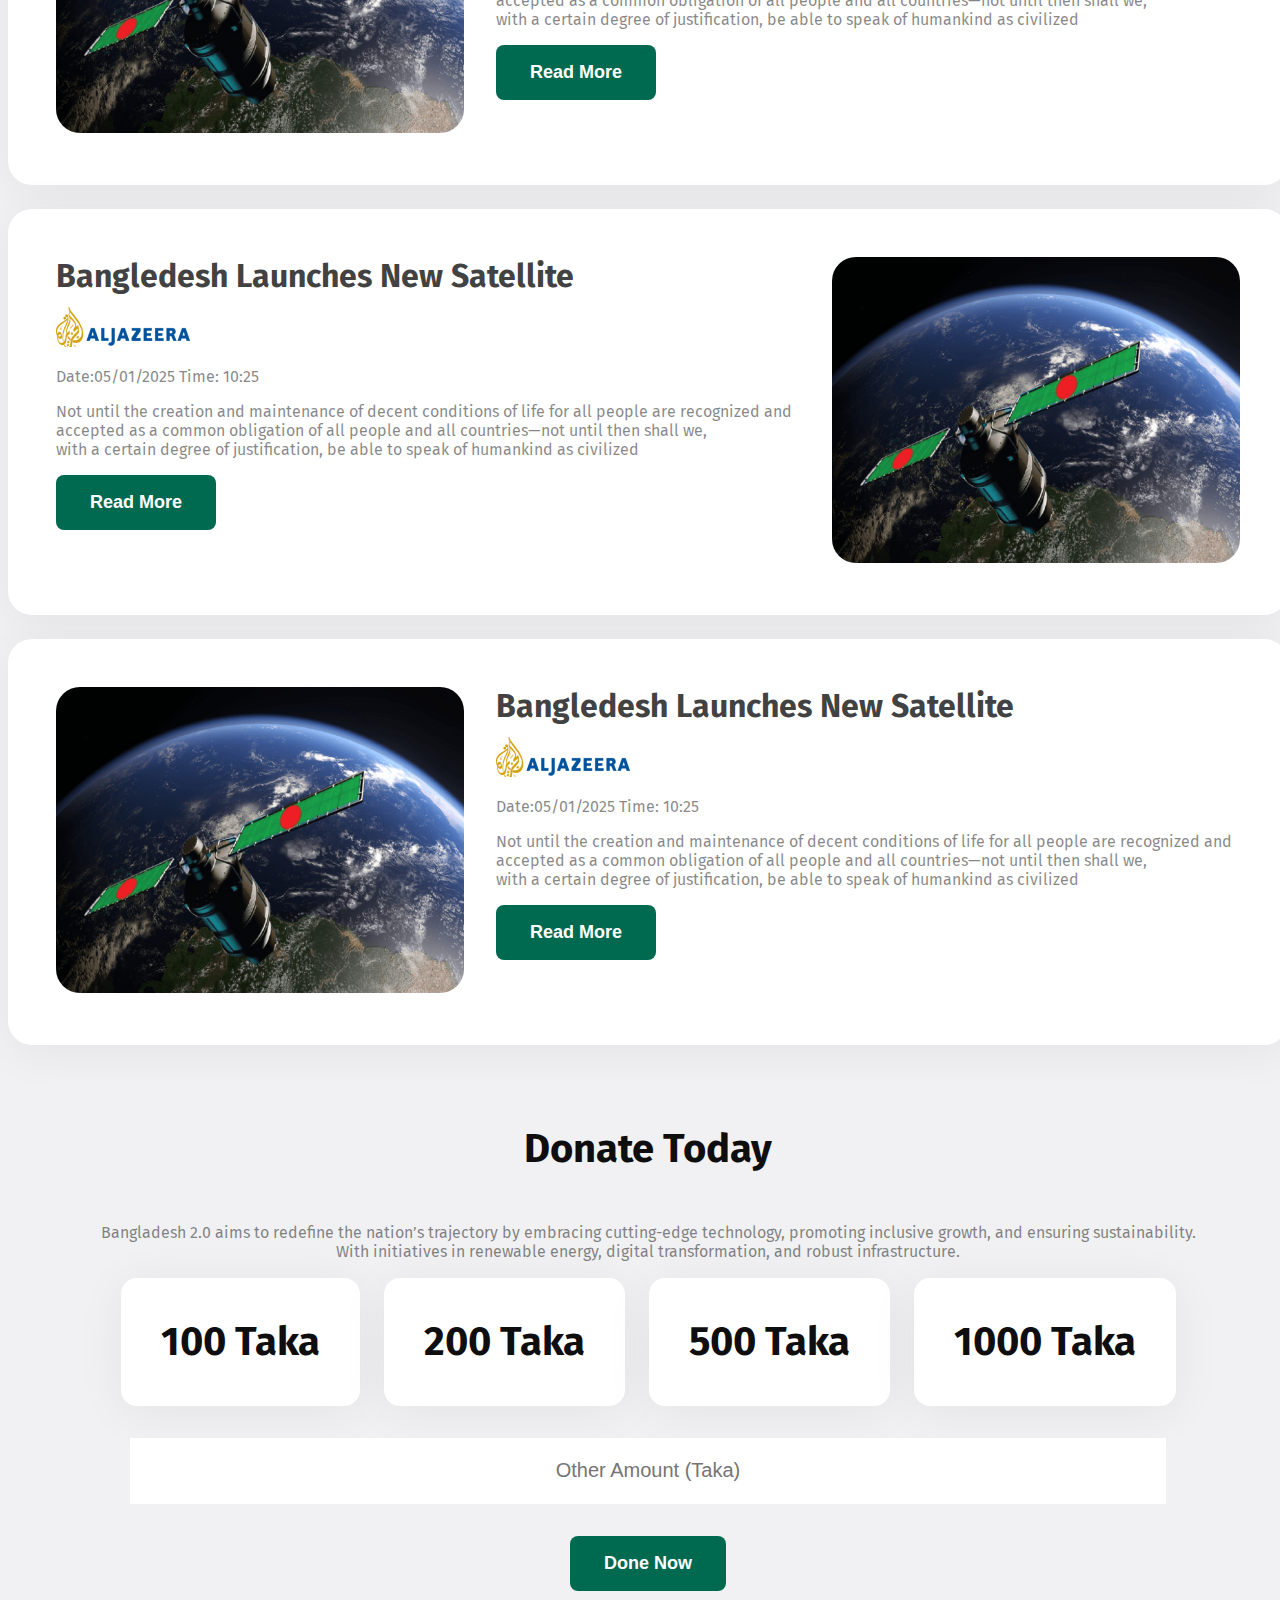
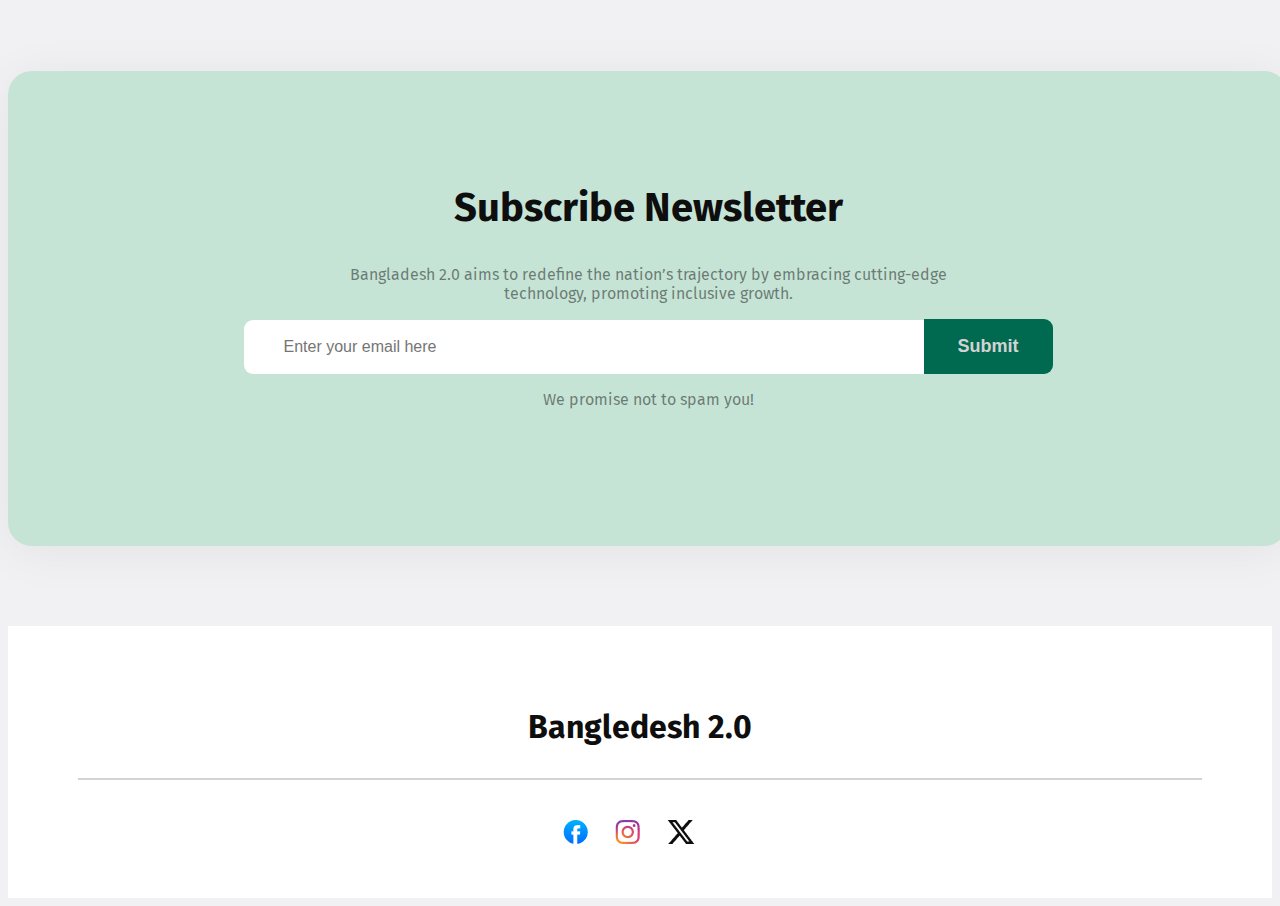
==== commit b8443722: "added hover-efect" ====
--- a/index.html
+++ b/index.html
@@ -91,7 +91,7 @@
             <br>
             "I recall Abu Sayeed. He is an unbelievably courageous youth," "The meaning of independence is that the country is in your hands. You can construct it as you like. You can change it. Leave the old. You have creativity, use that,"--- The dayli "prothomalo"</p>
             <h5 class="yunus-comment-title">Dr. Muhammad Yunus</h5> 
-            <p class="section-description"> Lorem ipsum dolor, sit amet consectetur adipisicing elit. Earum, cum.</p>
+            <p class="section-description"> Chief Adviser of the People's Republic of Bangladesh</p>
 
         </section>
 <!-- Your Opinion Matters -->
--- a/styles/styles.css
+++ b/styles/styles.css
@@ -9,12 +9,28 @@
     font-weight: bold;
     color: white;
     border-radius: 5px;
-   
+   p:hover, h1:hover, a:hover {
+  background-color: yellow;
+}
     border: none;
 } */
 /* box-shadow: 0 6px 50px 0 rgba(00, 00, 00, 6%); */
 
+/* Hover Effects */
+button:hover, .opinion table select:hover {
+    background-color: rgb(186, 255, 24);
+    box-shadow: 0 6px 25px 0 rgba(145, 255, 0, 0.61);
+    color: #0E0E0E;
+  }
+.amount-box:hover{
+    background-color: #b4dac8;
+    box-shadow: 0 6px 50px 0 rgba(73, 188, 255, 0.452);
+}
+.amount-box:hover>p {
+    color: white;
+}
 /* common Styles */
+
 .btn-common{
     padding: 17px 34px;
     background-color: #006A50;
@@ -154,10 +170,7 @@
     font-size: 16px;
     color: rgba(14 , 14, 14, 70%);
 }
-/* The vision of Future */
-/* .vision-of-future{
-    margin-top: 80px;
-} */
+        /* The vision of Future */
 .vision-container{
     display: flex;
     margin-bottom: 32px;
@@ -194,33 +207,34 @@
     background-color: #5490F5;
     padding: 11px 20px ;
     color: white;
+    border: none;
 }
 .vision-card-2{
     border-radius: 8px;
     background-color: #09A15C;
     padding: 11px 20px ;
     color: white;
+    border: none;
 }
 .vision-card-3{
     border-radius: 8px;
     background-color: #FFC239;
     padding: 11px 20px ;
     color: white;
+    border: none;
 }
 .vision-sub{
     margin-bottom: 32px;
     margin-top: 24px; 
 }
-/* Dr. Muhammad Yunus Comment */
+            /* Dr. Muhammad Yunus Comment */
 .yunus-comment{
     background-image: url(../assets/quote-bg.png);
     background-position: top left;
     background-position: 25px 24px;
     margin-bottom: ;
-    /* height: 150px; */
     background-repeat: no-repeat ;
     padding: 48px 48px;
-    /* border: solid 2px #006A50; */
     border-radius: 16px ;
     background-color: white;
     box-shadow: 0 6px 50px 0 rgba(00, 00, 00, 6%);
@@ -230,7 +244,7 @@
     color: rgba(14 , 14, 14, 80%) ;
     margin: 0%;
 }
-/* Opinion Table style */
+            /* Opinion Table style */
 .opinion table{
     border-collapse: collapse;
     margin: 0;
@@ -253,7 +267,6 @@
     margin-top: 24px;
     border-radius: 24px;
     background-color: white;
-    /* border: solid 2px salmon; */
 }
 .opinion table select{
     padding: 12.5px 16.5px;
@@ -261,6 +274,7 @@
     font-size: 16px;
     background-color: #C6E4D6;
     border-radius: 4px;
+    border: none;
 
 
 }
@@ -275,7 +289,7 @@
     font-size: 20px;
     font-weight:700 ;
 }
-/* Recent News */
+            /* Recent News */
 .news{
     display: flex;
     gap:32px;
@@ -310,14 +324,12 @@
 .news button{
     float: left;
     margin-bottom: 0;
-    /* position: ; */
 }   
     
 
 /* Donate Today  */
 .donate-today{
     margin-top:80px ;
-    /* border: solid 2px #006A50; */
 }
 
 .donation-amount-boxs{
@@ -325,8 +337,6 @@
     gap: 24px;
     align-items: center;
     justify-content: center;
-    /* padding: 20px 30px; */
-    /* border: solid 2px #006A50; */
 }
 
 .amount-box{
@@ -335,7 +345,6 @@
     font-weight: bold;
     color: #0E0E0E;
     border-radius:16px ;
-    /* border: solid 2px #006A50; */
     background-color: white;
     box-shadow: 0 6px 50px 0 rgba(00, 00, 00, 6%);
     
@@ -383,7 +392,6 @@
     justify-content: center;
 }
 .subscribe-input input[type="email"]{
-    /* height: 55px; */
     width: 600px;
     border: none;
     font-size: 16px ;
@@ -396,8 +404,6 @@
 }
 .subscribe-input button{
     height: 55px;
-    /* flex-grow: 1; */
-    /* width: px; */
     padding-left: 34px;
     padding-right: 34px;
     width: auto;
@@ -411,11 +417,17 @@
     margin-left: 0;
     color: lightgrey;
 }
+.subscribe-input button:hover{
+    background-color: rgb(186, 255, 24);
+    box-shadow: 0 6px 50px 0 rgba(0, 0, 0, 0.411);
+    color: #0E0E0E;
+}
 footer{
     padding-bottom:  50px ;
-    padding-top: 50 px;
+    padding-top: 50px;
     background-color: white;
     margin: 0;
+    margin-top: 80px;
 }
 footer img{
     height: 24px;
@@ -423,8 +435,11 @@
     margin-right: 23px;
     gap: 23px;
 }
+/* hr{
+    border-top:red ;
+} */
 footer h3{
-    margin-top: 30px;
+    /* margin-top: 50px; */
 }
 /* {
     padding:  17px 34px;
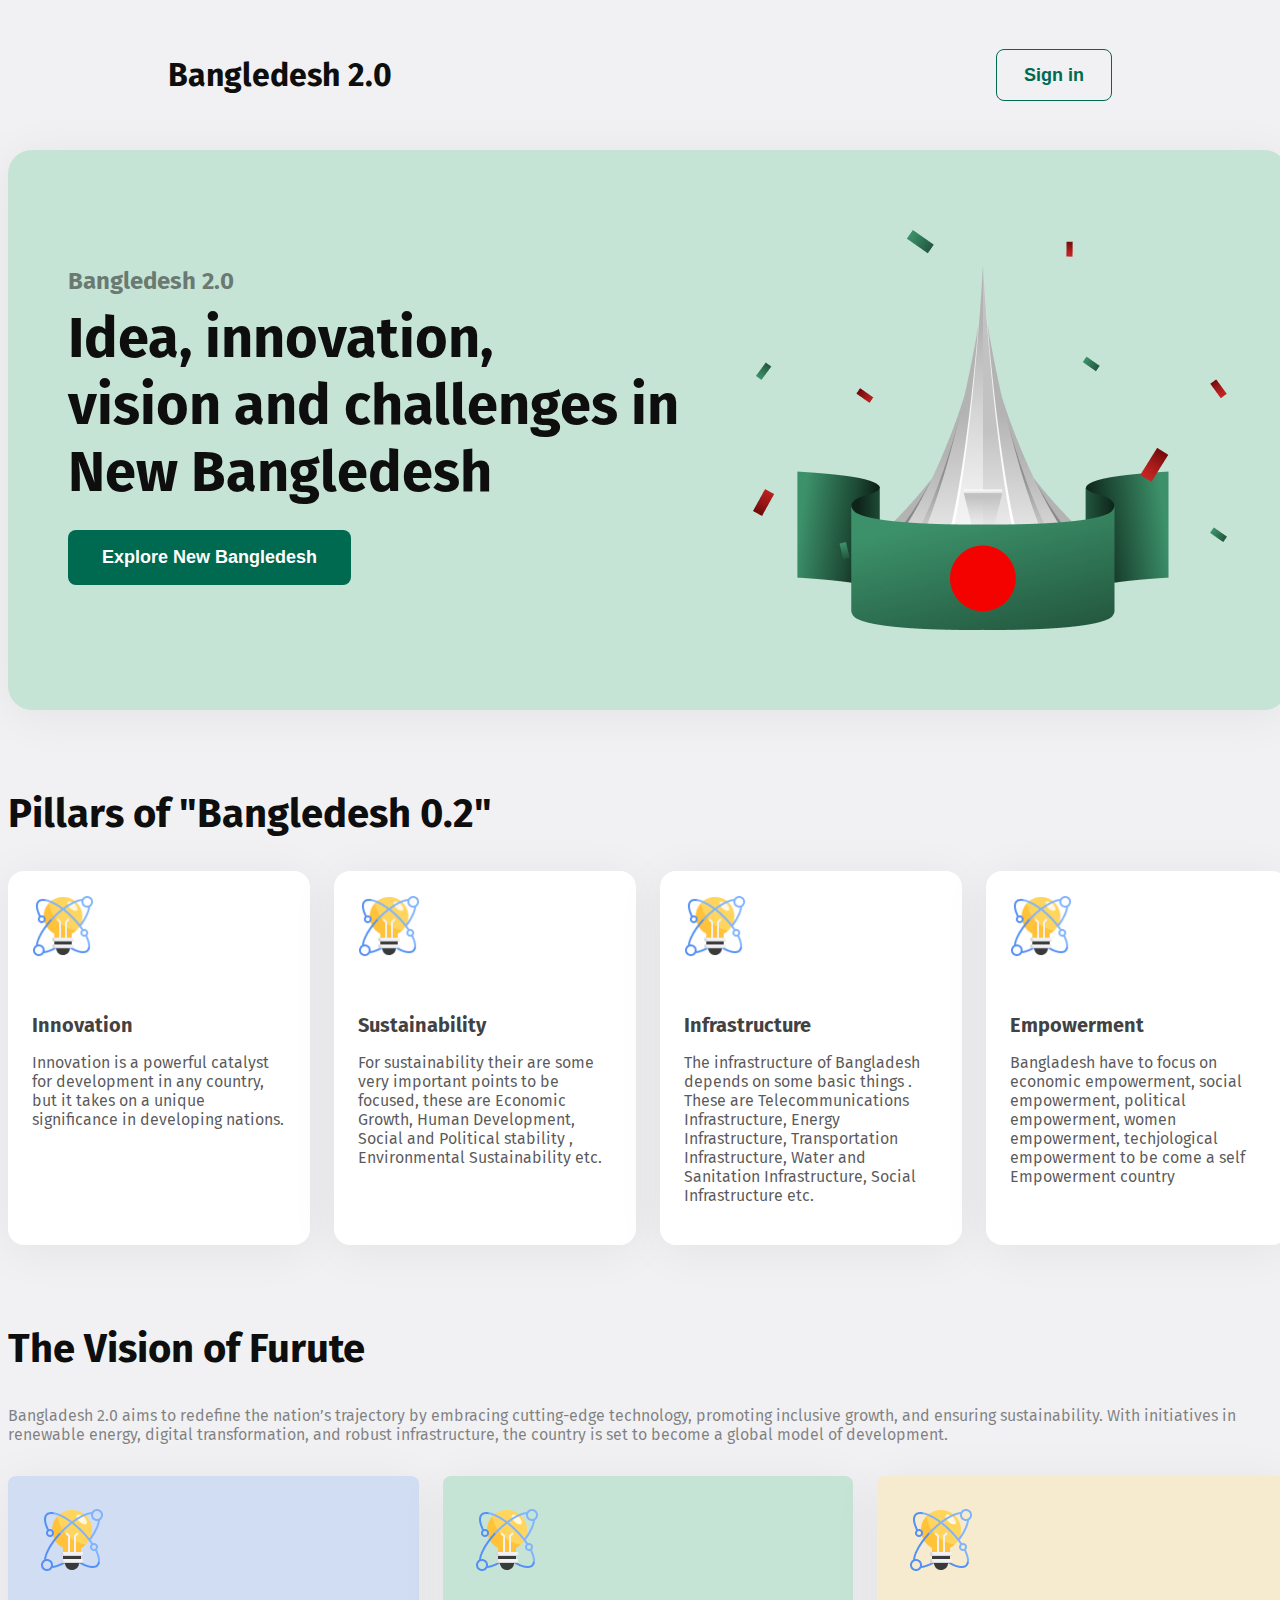
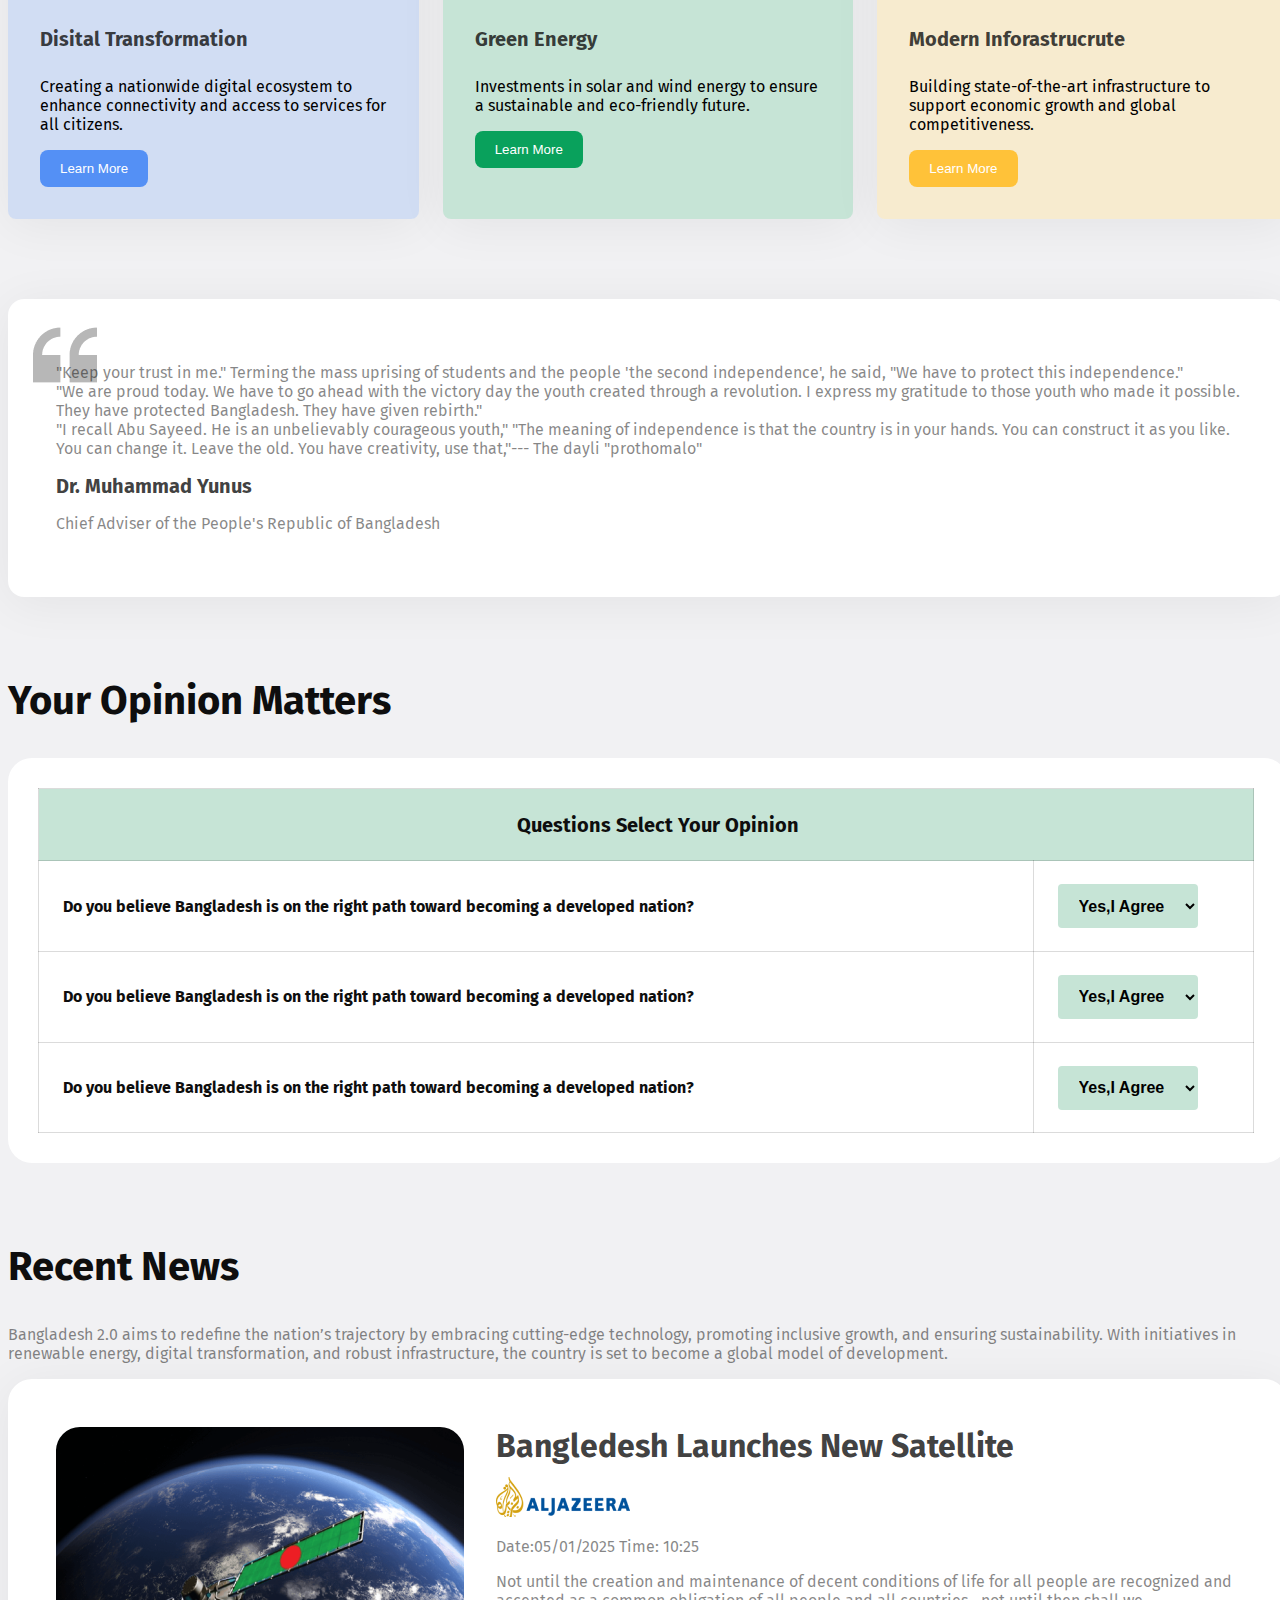
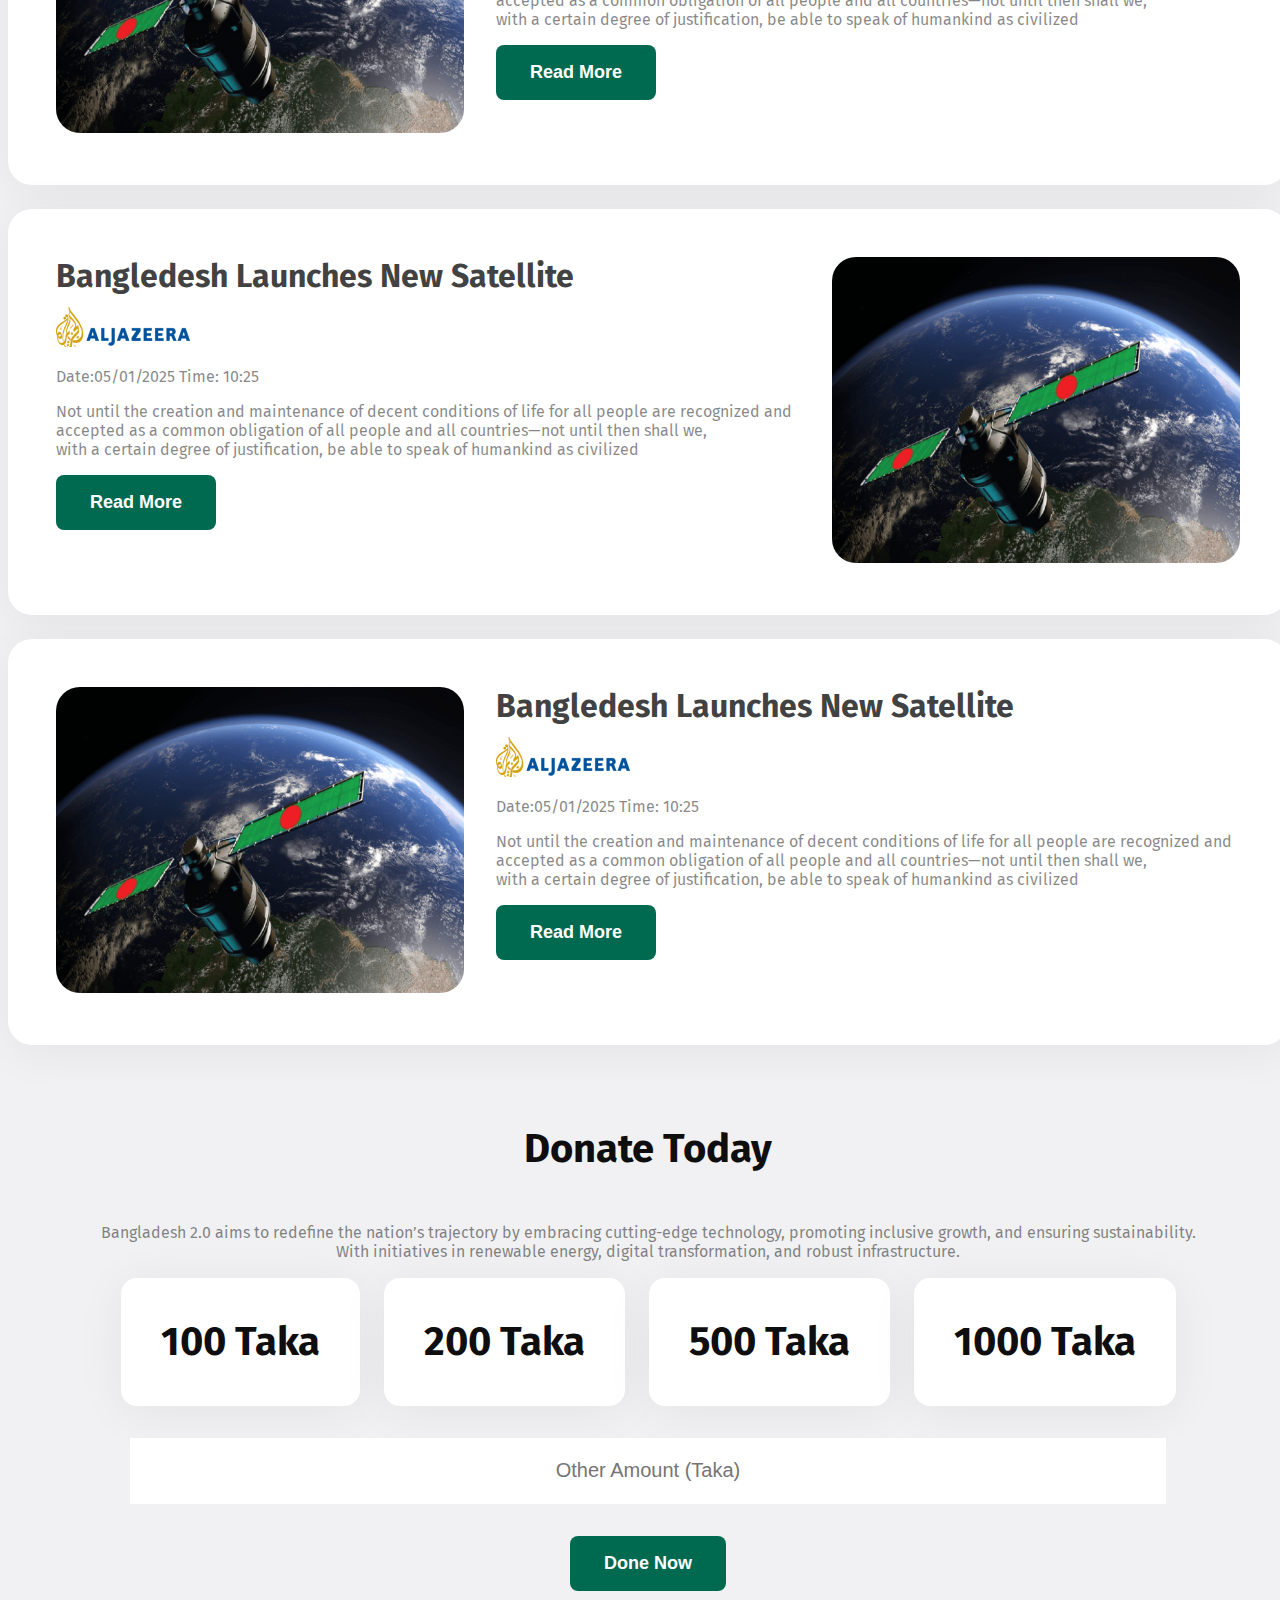
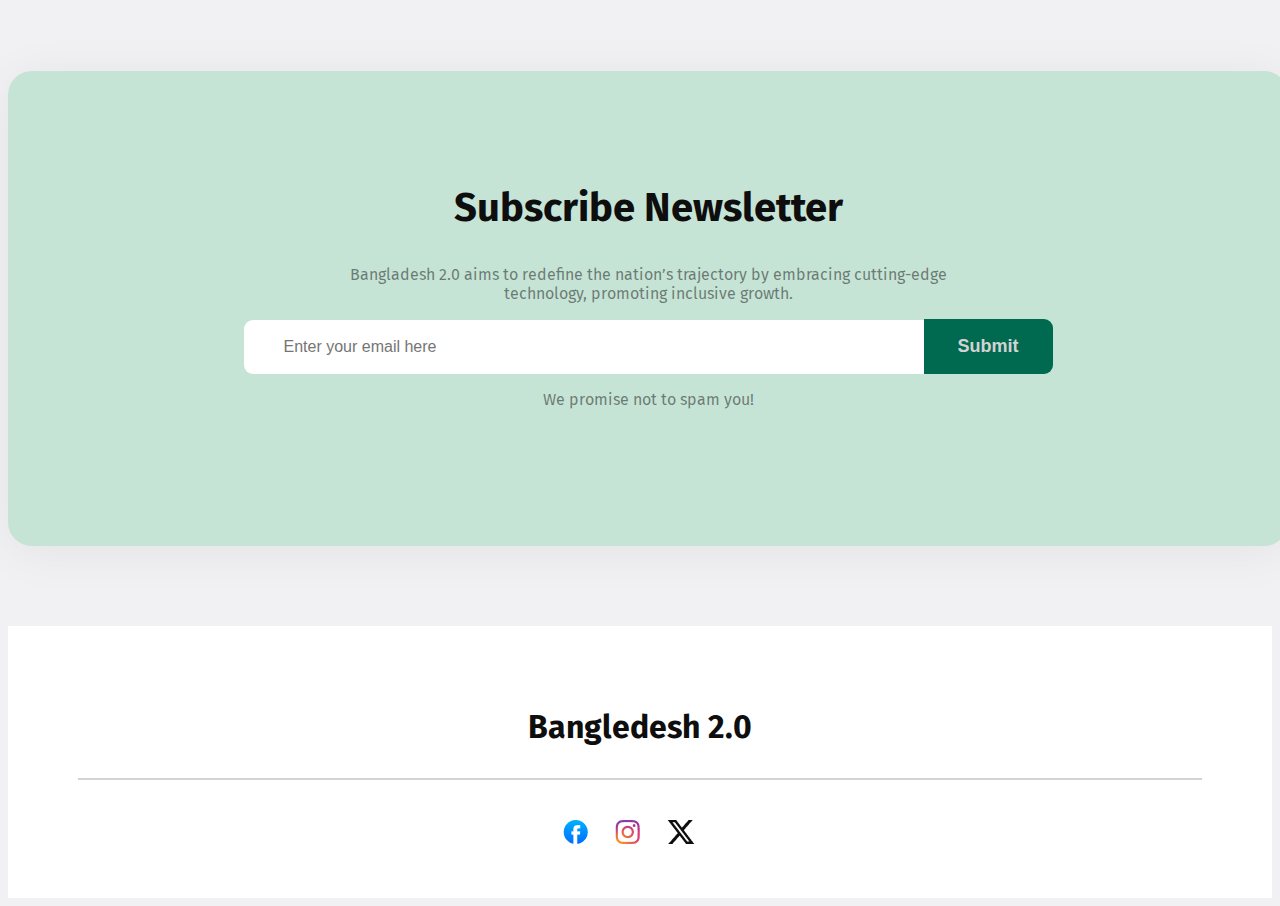
==== commit 920d331f: "checked lorem-text & replaced all" ====
--- a/index.html
+++ b/index.html
@@ -139,7 +139,7 @@
         <section class="recent-news">
             <h2 class="section-title">Recent News</h2>
             <p class="section-description">
-                Lorem ipsum dolor sit amet consectetur adipisicing elit. Inventore magnam rem eius doloremque ducimus optio asperiores possimus cumque aut placeat nam, expedita ut laboriosam non pariatur sequi! Quidem, nihil dolorem.
+                Bangladesh 2.0 aims to redefine the nation’s trajectory by embracing cutting-edge technology, promoting inclusive growth, and ensuring sustainability. With initiatives in renewable energy, digital transformation, and robust infrastructure, the country is set to become a global model of development.
              </p>
             <div class="news">
                     <div class="news-img"><img src="assets/satelite.png" alt=""></div>
@@ -247,9 +247,9 @@
         <h3 class="bd-02 text-aline-center">Bangledesh 2.0</h3>
         <hr class="hr-line" width="1122px" color="lightgrey"  >
         <div class="text-aline-center">
-            <img src="assets/facebook.png" alt="facebook">
-            <img src="assets/instagram.png" alt="instagram">
-            <img src="assets/x.png" alt="x">
+            <a href="https://www.facebook.com/"><img src="assets/facebook.png" alt="facebook"></a>
+            <a href="https://www.instagram.com/"><img src="assets/instagram.png" alt="instagram"></a>
+            <a href="https://x.com/"><img src="assets/x.png" alt="x"></a>
         </div>
 
     </footer>
--- a/styles/styles.css
+++ b/styles/styles.css
@@ -232,7 +232,7 @@
     background-image: url(../assets/quote-bg.png);
     background-position: top left;
     background-position: 25px 24px;
-    margin-bottom: ;
+    /* margin-bottom: ; */
     background-repeat: no-repeat ;
     padding: 48px 48px;
     border-radius: 16px ;
@@ -318,9 +318,9 @@
 .news-content h3{
     margin: 0px;
 }
-.text-contyner{
-
-}
+/* .text-contyner{
+
+} */
 .news button{
     float: left;
     margin-bottom: 0;
@@ -441,6 +441,13 @@
 footer h3{
     /* margin-top: 50px; */
 }
+footer img:hover{
+    box-shadow: 0 6px 50px 0 rgba(148, 30, 30, 0.06);
+    border: #09A15C solid 1px;
+    border-radius: 2px;
+    
+    
+}
 /* {
     padding:  17px 34px;
     height: 59px;
